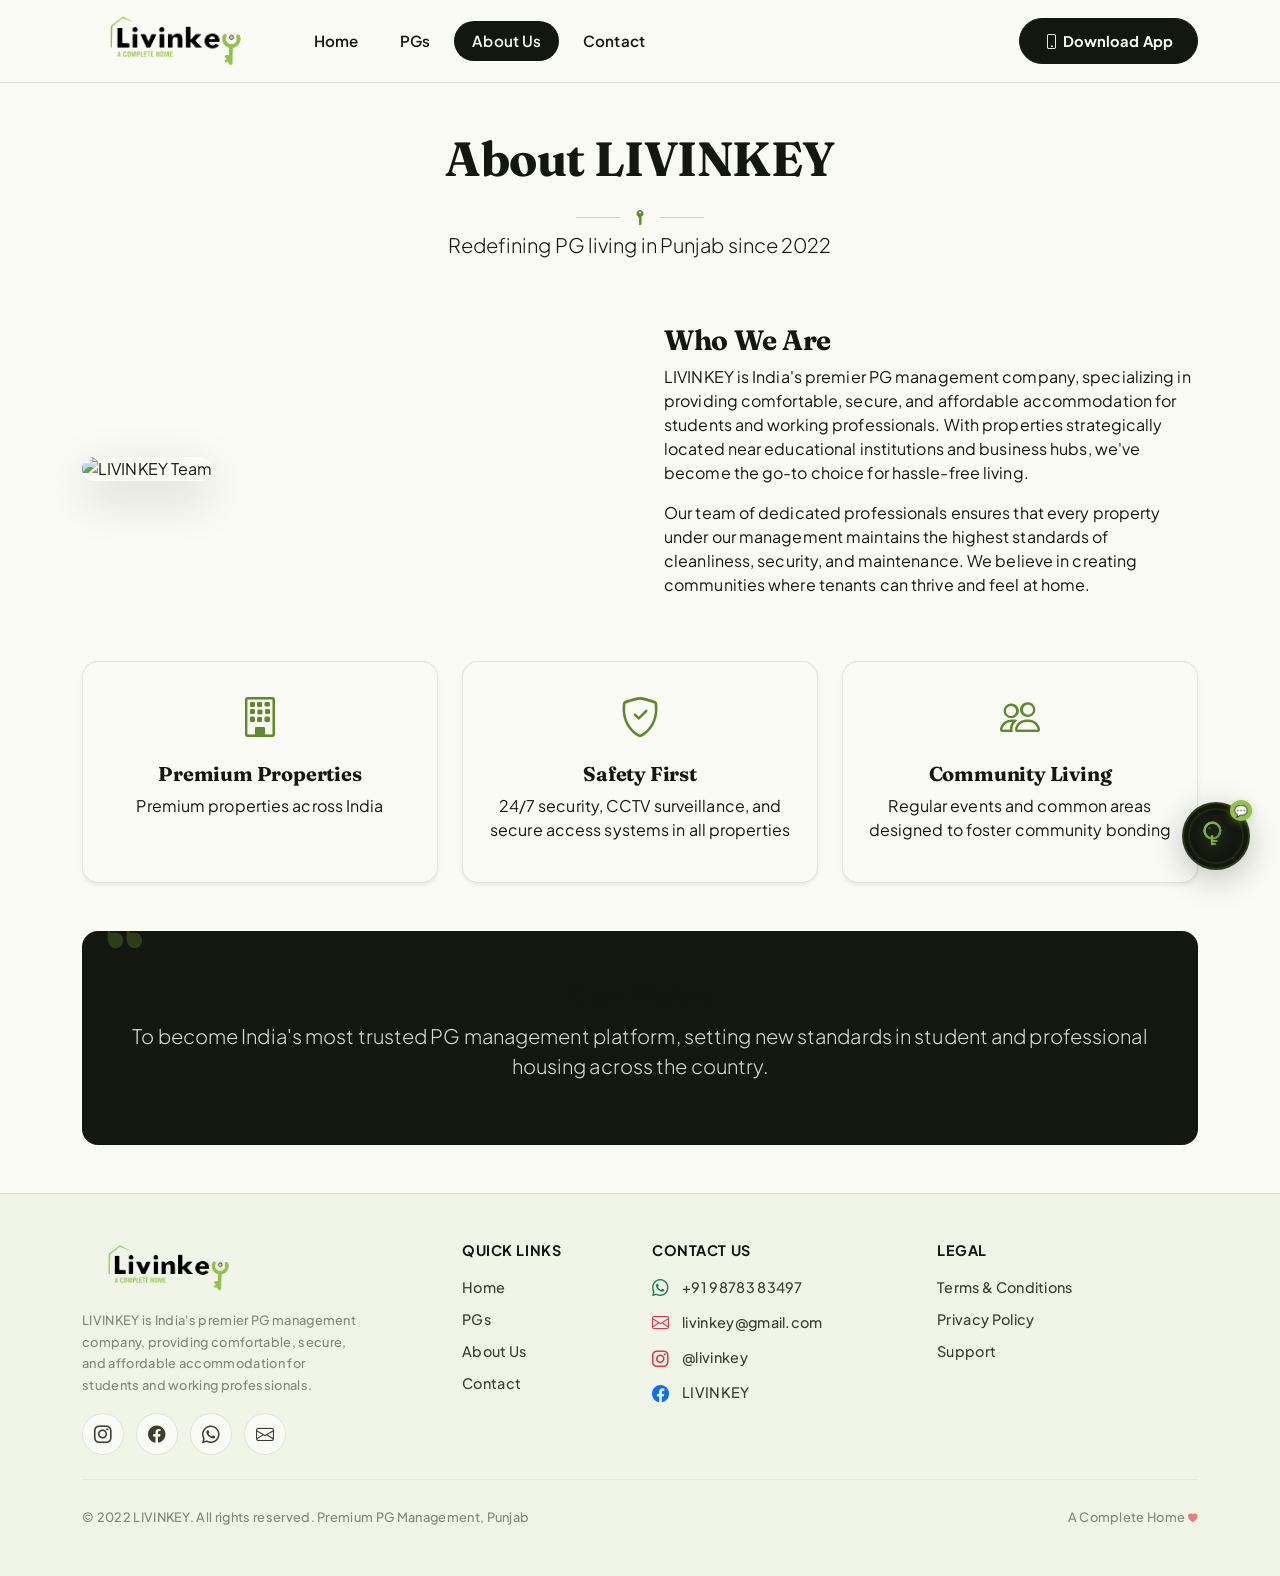
==== about.html @ e12f7cd0 "Updated the Contact + About Heros" ====
<!DOCTYPE html>
<html lang="en">
<head>
    <meta charset="UTF-8" />
    <meta name="viewport" content="width=device-width, initial-scale=1.0" />
    <!-- ===================== BRAND ICONS ===================== -->
    <link rel="icon" href="assets/black_logo.png" type="image/png" />
    <link rel="apple-touch-icon" href="assets/black_logo.png" />
    <link rel="manifest" href="assets/site.webmanifest" />
    <meta name="msapplication-TileColor" content="#14170F" />
    <meta name="msapplication-TileImage" content="assets/black_logo.png" />
    <meta name="theme-color" content="#FBFBF6" />

    <title>LIVINKEY - About Us</title>
    <link href="https://cdn.jsdelivr.net/npm/bootstrap@5.3.0-alpha3/dist/css/bootstrap.min.css" rel="stylesheet" />
    <link rel="stylesheet" href="https://cdn.jsdelivr.net/npm/bootstrap-icons@1.10.5/font/bootstrap-icons.css" />
    <link rel="preconnect" href="https://fonts.googleapis.com" />
    <link rel="preconnect" href="https://fonts.gstatic.com" crossorigin />
    <link href="https://fonts.googleapis.com/css2?family=Fraunces:opsz,wght@9..144,400;9..144,500;9..144,600;9..144,700&family=Plus+Jakarta+Sans:wght@400;500;600;700;800&display=swap" rel="stylesheet" />
    <link rel="stylesheet" href="css/style.css" />
</head>
<body>
    <!-- NAVBAR -->
    <nav class="navbar navbar-expand-lg sticky-top py-2">
        <div class="container">
            <a class="navbar-brand d-flex align-items-center" href="home.html">
                <img src="assets/logo.png" alt="LIVINKEY logo" height="56" class="me-2" />
            </a>
            <button class="navbar-toggler border-0" type="button" data-bs-toggle="collapse" data-bs-target="#navMenu">
                <span class="navbar-toggler-icon"></span>
            </button>
            <div class="collapse navbar-collapse" id="navMenu">
                <ul class="navbar-nav me-auto mb-2 mb-lg-0">
                    <li class="nav-item"><a class="nav-link" href="home.html">Home</a></li>
                    <li class="nav-item"><a class="nav-link" href="pgs.html">PGs</a></li>
                    <li class="nav-item"><a class="nav-link active" href="about.html">About Us</a></li>
                    <li class="nav-item"><a class="nav-link" href="contact.html">Contact</a></li>
                </ul>
                <button class="btn btn-download rounded-pill px-4" data-bs-toggle="modal" data-bs-target="#appModal">
                    <i class="bi bi-phone me-1"></i>Download App
                </button>
            </div>
        </div>
    </nav>

    <!-- APP MODAL with QR codes -->
    <div class="modal fade" id="appModal" tabindex="-1">
        <div class="modal-dialog modal-sm modal-dialog-centered">
            <div class="modal-content p-3 border-0 shadow-lg">
                <div class="modal-header border-0 pb-0">
                    <h5 class="modal-title fw-bold">Get the App</h5>
                    <button type="button" class="btn-close" data-bs-dismiss="modal"></button>
                </div>
                <div class="modal-body d-flex flex-column gap-3 pt-3 align-items-center">
                    <div class="app-download-tab text-center">
                        <div class="qr-frame">
                            <img src="https://api.qrserver.com/v1/create-qr-code/?size=120x120&data=https://play.google.com/store/apps/details?id=com.livinkey" alt="PlayStore QR" />
                        </div>
                        <a href="#" class="btn btn-dark rounded-pill py-2 w-100"><i class="bi bi-google-play me-2"></i>PlayStore</a>
                    </div>
                    <div class="app-download-tab text-center">
                        <div class="qr-frame">
                            <img src="https://api.qrserver.com/v1/create-qr-code/?size=120x120&data=https://apps.apple.com/app/livinkey/id123456789" alt="AppStore QR" />
                        </div>
                        <a href="#" class="btn btn-dark rounded-pill py-2 w-100"><i class="bi bi-apple me-2"></i>AppStore</a>
                    </div>
                </div>
            </div>
        </div>
    </div>

    <!-- CHATBOT -->
    <div id="chatbot-container"></div>

    <!-- ABOUT CONTENT -->
    <section class="about-page py-5">
        <div class="container">
            <div class="row mb-5">
                <div class="col-12 text-center">
                    <h1 class="fw-bold display-5">About LIVINKEY</h1>
                    <div class="divider mx-auto"><i class="bi bi-key-fill divider-key"></i></div>
                    <p class="lead">Redefining PG living in Punjab since 2022</p>
                </div>
            </div>

            <div class="row g-5 align-items-center mb-5">
                <div class="col-lg-6">
                    <img src="https://i.ibb.co/nqKqnsTC/Whats-App-Image-2026-05-11-at-4-48-45-PM-1.jpg" alt="LIVINKEY Team" class="img-fluid rounded-4 shadow-lg" />
                </div>
                <div class="col-lg-6">
                    <h3 class="fw-bold">Who We Are</h3>
                    <p>LIVINKEY is India's premier PG management company, specializing in providing comfortable, secure, and affordable accommodation for students and working professionals. With properties strategically located near educational institutions and business hubs, we've become the go-to choice for hassle-free living.</p>
                    <p>Our team of dedicated professionals ensures that every property under our management maintains the highest standards of cleanliness, security, and maintenance. We believe in creating communities where tenants can thrive and feel at home.</p>
                </div>
            </div>

            <div class="row g-4 mb-5">
                <div class="col-md-4">
                    <div class="about-card p-4 text-center h-100 rounded-4 shadow-sm">
                        <i class="bi bi-building fs-1 text-highlight"></i>
                        <h5 class="fw-bold mt-3">Premium Properties</h5>
                        <p id="aboutPropertyCount">Loading...</p>
                    </div>
                </div>
                <div class="col-md-4">
                    <div class="about-card p-4 text-center h-100 rounded-4 shadow-sm">
                        <i class="bi bi-shield-check fs-1 text-highlight"></i>
                        <h5 class="fw-bold mt-3">Safety First</h5>
                        <p>24/7 security, CCTV surveillance, and secure access systems in all properties</p>
                    </div>
                </div>
                <div class="col-md-4">
                    <div class="about-card p-4 text-center h-100 rounded-4 shadow-sm">
                        <i class="bi bi-people fs-1 text-highlight"></i>
                        <h5 class="fw-bold mt-3">Community Living</h5>
                        <p>Regular events and common areas designed to foster community bonding</p>
                    </div>
                </div>
            </div>

            <div class="row">
                <div class="col-12">
                    <div class="vision-card p-5 rounded-4 text-center">
                        <h3 class="fw-bold">Our Vision</h3>
                        <p class="lead">To become India's most trusted PG management platform, setting new standards in student and professional housing across the country.</p>
                    </div>
                </div>
            </div>
        </div>
    </section>

    <!-- FOOTER -->
    <footer>
        <div class="container py-5">
            <div class="row g-4">
                <!-- Brand Column -->
                <div class="col-lg-4 col-md-6">
                    <div class="footer-brand">
                        <img src="assets/logo.png" alt="LIVINKEY" height="52" class="mb-3" />
                        <p class="text-muted small" style="max-width: 280px;">LIVINKEY is India's premier PG management company, providing comfortable, secure, and affordable accommodation for students and working professionals.</p>
                        <div class="footer-socials mt-3">
                            <a href="https://www.instagram.com/livinkey?igsh=MTc0eWdyeTNvcmFtZA==" target="_blank" rel="noopener" class="social-icon" aria-label="Instagram"><i class="bi bi-instagram"></i></a>
                            <a href="https://www.facebook.com/livin.key.9/" target="_blank" rel="noopener" class="social-icon" aria-label="Facebook"><i class="bi bi-facebook"></i></a>
                            <a href="https://wa.me/919878383497" target="_blank" rel="noopener" class="social-icon" aria-label="WhatsApp"><i class="bi bi-whatsapp"></i></a>
                            <a href="mailto:livinkey@gmail.com" class="social-icon" aria-label="Email"><i class="bi bi-envelope"></i></a>
                        </div>
                    </div>
                </div>

                <!-- Quick Links -->
                <div class="col-lg-2 col-md-6">
                    <h6 class="fw-bold mb-3">Quick Links</h6>
                    <ul class="list-unstyled footer-links">
                        <li><a href="home.html">Home</a></li>
                        <li><a href="pgs.html">PGs</a></li>
                        <li><a href="about.html">About Us</a></li>
                        <li><a href="contact.html">Contact</a></li>
                    </ul>
                </div>

                <!-- Contact Info -->
                <div class="col-lg-3 col-md-6">
                    <h6 class="fw-bold mb-3">Contact Us</h6>
                    <ul class="list-unstyled footer-contact">
                        <li><i class="bi bi-whatsapp text-success"></i> <a href="https://wa.me/919878383497">+91 98783 83497</a></li>
                        <li><i class="bi bi-envelope text-danger"></i> <a href="mailto:livinkey@gmail.com">livinkey@gmail.com</a></li>
                        <li><i class="bi bi-instagram text-danger"></i> <a href="https://www.instagram.com/livinkey?igsh=MTc0eWdyeTNvcmFtZA==" target="_blank">@livinkey</a></li>
                        <li><i class="bi bi-facebook text-primary"></i> <a href="https://www.facebook.com/livin.key.9/" target="_blank">LIVINKEY</a></li>
                    </ul>
                </div>

                <!-- Legal -->
                <div class="col-lg-3 col-md-6">
                    <h6 class="fw-bold mb-3">Legal</h6>
                    <ul class="list-unstyled footer-links">
                        <li><a href="https://admin.livinkey.com/terms.html">Terms & Conditions</a></li>
                        <li><a href="https://admin.livinkey.com/privacy.html">Privacy Policy</a></li>
                        <li><a href="contact.html">Support</a></li>
                    </ul>
                </div>
            </div>

            <!-- Bottom Bar -->
            <hr class="my-4" style="border-color: rgba(20, 23, 15, 0.08);" />
            <div class="row align-items-center">
                <div class="col-md-6 text-md-start text-center">
                    <small class="text-muted">&copy; 2022 LIVINKEY. All rights reserved. Premium PG Management, Punjab</small>
                </div>
                <div class="col-md-6 text-md-end text-center mt-2 mt-md-0">
                    <small class="text-muted">A Complete Home <i class="bi bi-heart-fill text-danger" style="font-size: 0.6rem;"></i></small>
                </div>
            </div>
        </div>
    </footer>

    <script src="https://cdn.jsdelivr.net/npm/bootstrap@5.3.0-alpha3/dist/js/bootstrap.bundle.min.js"></script>
    <script src="js/script.js"></script>
</body>
</html>
---- css/style.css ----
/* ===================================================================
   LIVINKEY — Design System
   Palette:  paper #FBFBF6 · paper-alt #F1F5E8 · ink #14170F
             green #92C24A · green-deep #5E8A2E
   Type:     Fraunces (display) + Plus Jakarta Sans (body/UI)
   Signature: hairline divider with a centered key glyph
=================================================================== */

:root {
    --paper: #FBFBF6;
    --paper-alt: #F1F5E8;
    --ink: #14170F;
    --ink-soft: #3A3F32;
    --green: #92C24A;
    --green-deep: #5E8A2E;
    --green-tint: rgba(146, 194, 74, 0.14);
    --line: rgba(20, 23, 15, 0.10);
    --line-strong: rgba(20, 23, 15, 0.18);
    --shadow-sm: 0 2px 10px rgba(20, 23, 15, 0.06);
    --shadow-md: 0 10px 30px rgba(20, 23, 15, 0.09);
    --shadow-lg: 0 24px 60px rgba(20, 23, 15, 0.14);
    --shadow-green: 0 10px 28px rgba(146, 194, 74, 0.32);
    --radius-lg: 22px;
    --radius-md: 16px;
    --radius-sm: 10px;
    --ease: cubic-bezier(0.22, 1, 0.36, 1);
}

@media (prefers-reduced-motion: reduce) {
    *, *::before, *::after {
        animation-duration: 0.001ms !important;
        animation-iteration-count: 1 !important;
        transition-duration: 0.001ms !important;
        scroll-behavior: auto !important;
    }
}

html { scroll-behavior: smooth; }

* { box-sizing: border-box; }

body {
    font-family: 'Plus Jakarta Sans', system-ui, -apple-system, sans-serif;
    background: var(--paper);
    color: var(--ink);
    -webkit-font-smoothing: antialiased;
    letter-spacing: 0.1px;
}

h1, h2, h3, h4, h5, h6 {
    font-family: 'Fraunces', Georgia, serif;
    letter-spacing: -0.01em;
    color: var(--ink);
}

a { color: inherit; }
a:focus-visible, button:focus-visible, input:focus-visible, textarea:focus-visible, select:focus-visible {
    outline: 2.5px solid var(--green-deep);
    outline-offset: 3px;
    border-radius: 4px;
}

::selection { background: var(--green); color: var(--ink); }

/* ===================== NAVBAR ===================== */
.navbar {
    background: rgba(251, 251, 246, 0.88);
    backdrop-filter: blur(14px) saturate(140%);
    -webkit-backdrop-filter: blur(14px) saturate(140%);
    box-shadow: 0 1px 0 var(--line);
    border-bottom: none;
    padding-top: 14px;
    padding-bottom: 14px;
    transition: box-shadow 0.3s var(--ease), padding 0.3s var(--ease);
}

.navbar.scrolled {
    box-shadow: var(--shadow-sm);
    padding-top: 8px;
    padding-bottom: 8px;
}

.navbar-brand img {
    height: 56px;
    width: auto;
    transition: transform 0.35s var(--ease);
}
.navbar-brand:hover img { transform: scale(1.04); }

.nav-link {
    font-family: 'Plus Jakarta Sans', sans-serif;
    font-weight: 600;
    font-size: 0.95rem;
    color: var(--ink) !important;
    margin: 0 3px;
    padding: 9px 18px !important;
    border-radius: 50px;
    position: relative;
    transition: color 0.3s var(--ease);
}

.nav-link::after {
    content: "";
    position: absolute;
    left: 18px; right: 18px; bottom: 5px;
    height: 2px;
    background: var(--ink);
    transform: scaleX(0);
    transform-origin: left;
    transition: transform 0.35s var(--ease), background 0.3s var(--ease);
}

.nav-link:hover { background: var(--paper-alt); color: var(--ink) !important; }
.nav-link:hover::after { transform: scaleX(1); }

.nav-link.active {
    background: var(--ink);
    color: var(--paper) !important;
}
.nav-link.active::after { display: none; }

.btn-download {
    background: var(--ink);
    color: var(--paper);
    font-weight: 700;
    font-size: 0.92rem;
    border: 1.5px solid var(--ink);
    padding: 11px 26px;
    position: relative;
    overflow: hidden;
    transition: transform 0.3s var(--ease), box-shadow 0.3s var(--ease), background 0.3s var(--ease), color 0.3s var(--ease);
}

.btn-download:hover {
    background: var(--green);
    border-color: var(--green);
    color: var(--ink);
    transform: translateY(-2px);
    box-shadow: var(--shadow-green);
}
.btn-download i { transition: transform 0.4s var(--ease); }
.btn-download:hover i { transform: rotate(-28deg); }

/* ===================== SIGNATURE DIVIDER (key motif) ===================== */
.divider {
    width: auto;
    height: auto;
    background: none;
    display: flex;
    align-items: center;
    justify-content: center;
    gap: 12px;
    margin: 18px auto 0;
}
.divider::before, .divider::after {
    content: "";
    width: 44px;
    height: 1.5px;
    background: var(--line-strong);
}
.divider .divider-key {
    color: var(--green-deep);
    font-size: 1rem;
    transform: rotate(90deg);
    display: inline-block;
}

/* ===================== BUTTONS w/ loading state ===================== */
.btn { font-family: 'Plus Jakarta Sans', sans-serif; letter-spacing: 0.1px; }

.btn-primary {
    background: var(--green);
    border: none;
    color: var(--ink);
    font-weight: 700;
    padding: 14px 40px;
    box-shadow: 0 6px 18px rgba(146, 194, 74, 0.28);
    transition: transform 0.3s var(--ease), box-shadow 0.3s var(--ease), background 0.3s var(--ease);
}
.btn-primary:hover {
    background: var(--green-deep);
    color: var(--paper);
    transform: translateY(-3px);
    box-shadow: var(--shadow-green);
}

.btn-success {
    background: var(--green);
    border: none;
    color: var(--ink);
    font-weight: 700;
    transition: transform 0.3s var(--ease), box-shadow 0.3s var(--ease), background 0.3s var(--ease);
}
.btn-success:hover {
    background: var(--green-deep);
    color: var(--paper);
    transform: translateY(-2px);
    box-shadow: var(--shadow-green);
}

.btn-search {
    background: var(--ink);
    color: var(--paper);
    font-weight: 700;
    border: none;
    transition: transform 0.3s var(--ease), box-shadow 0.3s var(--ease), background 0.3s var(--ease);
}
.btn-search:hover {
    background: var(--green-deep);
    color: var(--paper);
    transform: translateY(-2px);
    box-shadow: var(--shadow-green);
}

.btn-dark {
    background: var(--ink);
    border: 1.5px solid var(--ink);
    transition: transform 0.3s var(--ease), box-shadow 0.3s var(--ease), background 0.3s var(--ease);
}
.btn-dark:hover {
    background: var(--green);
    color: var(--ink);
    border-color: var(--green);
    transform: translateY(-2px);
    box-shadow: var(--shadow-green);
}

/* button busy / loading spinner state */
.btn.is-loading {
    pointer-events: none;
    color: transparent !important;
    position: relative;
}
.btn.is-loading .btn-label { opacity: 0; }
.btn.is-loading::after {
    content: "";
    position: absolute;
    width: 18px; height: 18px;
    top: 50%; left: 50%;
    margin: -9px 0 0 -9px;
    border-radius: 50%;
    border: 2.5px solid rgba(20, 23, 15, 0.25);
    border-top-color: var(--ink);
    animation: btn-spin 0.7s linear infinite;
}
.btn-success.is-loading::after,
.btn-search.is-loading::after,
.btn-download.is-loading::after {
    border: 2.5px solid rgba(251, 251, 246, 0.35);
    border-top-color: var(--paper);
}
@keyframes btn-spin { to { transform: rotate(360deg); } }

/* ===================== SCROLL REVEAL ===================== */
.reveal {
    opacity: 0;
    transform: translateY(28px);
    transition: opacity 0.7s var(--ease), transform 0.7s var(--ease);
}
.reveal.is-visible {
    opacity: 1;
    transform: translateY(0);
}
.reveal-stagger.is-visible > * {
    animation: none;
}

/* ===================== HERO ===================== */
.hero-section {
    background:
        radial-gradient(ellipse 900px 500px at 85% -10%, rgba(146,194,74,0.16), transparent 60%),
        linear-gradient(180deg, var(--paper-alt) 0%, var(--paper) 55%);
    padding: 100px 0 80px;
    position: relative;
    overflow: hidden;
}

.hero-eyebrow {
    display: inline-flex;
    align-items: center;
    gap: 8px;
    font-size: 0.8rem;
    font-weight: 700;
    letter-spacing: 0.14em;
    text-transform: uppercase;
    color: var(--green-deep);
    background: var(--green-tint);
    padding: 7px 16px;
    border-radius: 50px;
    margin-bottom: 22px;
}

.hero-section h1 {
    font-weight: 600;
    line-height: 1.08;
    font-size: clamp(2.4rem, 4.6vw, 3.6rem);
}

.hero-section .lead {
    font-family: 'Plus Jakarta Sans', sans-serif;
    color: var(--ink-soft);
    font-size: 1.15rem;
    max-width: 480px;
}

.hero-section .col-lg-6:first-child > * {
    opacity: 0;
    transform: translateY(22px);
    animation: hero-in 0.9s var(--ease) forwards;
}
.hero-section .hero-eyebrow { animation-delay: 0.05s; }
.hero-section h1 { animation-delay: 0.16s; }
.hero-section .lead { animation-delay: 0.28s; }
.hero-section .btn-primary { animation-delay: 0.4s; }
@keyframes hero-in { to { opacity: 1; transform: translateY(0); } }

.hero-image-frame {
    position: relative;
    border-radius: var(--radius-lg);
    overflow: hidden;
    box-shadow: var(--shadow-lg);
    opacity: 0;
    transform: translateY(26px) scale(0.98);
    animation: hero-in 1s var(--ease) forwards;
    animation-delay: 0.2s;
}
.hero-image-frame::after {
    content: "";
    position: absolute; inset: 0;
    border-radius: var(--radius-lg);
    border: 1.5px solid rgba(255,255,255,0.5);
    pointer-events: none;
}
.hero-image-frame img {
    display: block;
    transition: transform 0.7s var(--ease);
}
.hero-image-frame:hover img { transform: scale(1.045); }

.hero-tag-badge {
    position: absolute;
    bottom: 20px; left: 20px;
    background: rgba(251,251,246,0.92);
    backdrop-filter: blur(8px);
    border-radius: var(--radius-sm);
    padding: 12px 18px;
    box-shadow: var(--shadow-md);
    font-weight: 700;
    font-size: 0.85rem;
    display: flex;
    align-items: center;
    gap: 8px;
}
.hero-tag-badge .dot {
    width: 8px; height: 8px; border-radius: 50%;
    background: var(--green);
    box-shadow: 0 0 0 4px var(--green-tint);
}

/* ===================== STORY ===================== */
.story-section { background: var(--paper); padding: 90px 0; }

.stat-box {
    background: var(--paper-alt);
    padding: 26px 16px;
    border-radius: var(--radius-md);
    transition: transform 0.35s var(--ease), box-shadow 0.35s var(--ease);
    border: 1px solid transparent;
}
.stat-box:hover {
    transform: translateY(-5px);
    box-shadow: var(--shadow-md);
    border-color: var(--line);
}
.stat-box h3 {
    font-size: 2.1rem;
    font-weight: 600;
    margin-bottom: 2px;
}
.stat-box p { margin: 0; color: var(--ink-soft); font-weight: 600; font-size: 0.9rem; }

.story-section .rounded-4 {
    border-radius: var(--radius-lg) !important;
}

/* ===================== HELP FORM ===================== */
.help-section {
    background: var(--paper-alt);
    padding: 90px 0;
    position: relative;
}

.help-form-card {
    background: var(--paper);
    border: 1px solid var(--line);
    border-radius: var(--radius-lg) !important;
    box-shadow: var(--shadow-md);
    transition: box-shadow 0.4s var(--ease);
}
.help-form-card:hover { box-shadow: var(--shadow-lg); }

/* floating label fields */
.field-group {
    position: relative;
}
.field-group input,
.field-group textarea {
    width: 100%;
    border: 1.5px solid var(--line-strong);
    border-radius: 12px;
    padding: 20px 18px 8px;
    font-size: 1rem;
    background: var(--paper);
    color: var(--ink);
    transition: border-color 0.3s var(--ease), box-shadow 0.3s var(--ease);
}
.field-group textarea { padding-top: 22px; min-height: 110px; resize: vertical; }
.field-group label {
    position: absolute;
    left: 18px; top: 16px;
    font-size: 1rem;
    color: var(--ink-soft);
    pointer-events: none;
    transition: all 0.2s var(--ease);
    background: transparent;
}
.field-group input:focus,
.field-group textarea:focus {
    outline: none;
    border-color: var(--green-deep);
    box-shadow: 0 0 0 4px var(--green-tint);
}
.field-group input:focus ~ label,
.field-group input:not(:placeholder-shown) ~ label,
.field-group textarea:focus ~ label,
.field-group textarea:not(:placeholder-shown) ~ label {
    top: 7px;
    font-size: 0.72rem;
    font-weight: 700;
    letter-spacing: 0.03em;
    color: var(--green-deep);
}

.form-control { border-radius: 12px !important; }

/* ===================== PG CARDS ===================== */
.top-properties { background: var(--paper); padding: 90px 0; }

.pg-card {
    background: var(--paper);
    border-radius: var(--radius-lg);
    overflow: hidden;
    box-shadow: var(--shadow-sm);
    transition: transform 0.45s var(--ease), box-shadow 0.45s var(--ease), border-color 0.45s var(--ease);
    border: 1px solid var(--line);
    height: 100%;
    cursor: pointer;
}
.pg-card:hover {
    transform: translateY(-9px);
    box-shadow: var(--shadow-lg);
    border-color: var(--green);
}
.pg-card:focus-visible {
    outline: 2.5px solid var(--green-deep);
    outline-offset: 2px;
}

.pg-card-img-wrap { overflow: hidden; position: relative; }
.pg-card-img {
    height: 200px;
    object-fit: cover;
    width: 100%;
    transition: transform 0.6s var(--ease);
}
.pg-card:hover .pg-card-img { transform: scale(1.08); }

.pg-status {
    padding: 5px 15px;
    border-radius: 50px;
    font-size: 0.72rem;
    font-weight: 700;
    text-transform: uppercase;
    letter-spacing: 0.05em;
}
.status-vacant { background: #E4F3D6; color: #3F6B1E; }
.status-partial { background: #FCEECC; color: #8A5A0A; }
.status-full { background: #F7DEDE; color: #9C2E2E; }

.rating-badge {
    background: var(--ink);
    color: var(--paper);
    padding: 3px 13px;
    border-radius: 50px;
    font-weight: 700;
    font-size: 0.82rem;
    display: inline-flex;
    align-items: center;
    gap: 4px;
}
.rating-badge::before { content: "★"; color: var(--green); }

.pg-card h5 { font-size: 1.08rem; }

/* skeleton loading tile for card grid while list refreshes */
.pg-card-skel {
    height: 100%;
    border-radius: var(--radius-lg);
    background: linear-gradient(100deg, var(--paper-alt) 30%, #e9efdd 50%, var(--paper-alt) 70%);
    background-size: 300% 100%;
    animation: skel-shimmer 1.3s ease-in-out infinite;
    min-height: 300px;
}
@keyframes skel-shimmer {
    0% { background-position: 120% 0; }
    100% { background-position: -20% 0; }
}

/* ===================== SEARCH SECTION ===================== */
.search-section {
    background: var(--paper);
    border: 1px solid var(--line);
    border-radius: var(--radius-lg) !important;
    box-shadow: var(--shadow-sm);
}
.search-section .form-label { color: var(--ink-soft); letter-spacing: 0.03em; margin-bottom: 6px; }
.search-section .form-control,
.search-section .form-select {
    border: 1.5px solid var(--line-strong);
    padding: 12px 20px;
    transition: border-color 0.3s var(--ease), box-shadow 0.3s var(--ease);
}
.search-section .form-control:focus,
.search-section .form-select:focus {
    border-color: var(--green-deep);
    box-shadow: 0 0 0 4px var(--green-tint);
}

/* ===================== MODALS ===================== */
.modal-content {
    border-radius: var(--radius-lg) !important;
    border: none;
    box-shadow: var(--shadow-lg);
}

/* QR download modal — scanner-frame styling */
.qr-frame {
    position: relative;
    width: 132px;
    height: 132px;
    margin: 0 auto 12px;
    padding: 6px;
    background: var(--paper-alt);
    border-radius: 14px;
}
.qr-frame img { width: 100%; height: 100%; border-radius: 8px; display: block; }
.qr-frame::before, .qr-frame::after,
.qr-corner-tl, .qr-corner-br { content: ""; position: absolute; width: 18px; height: 18px; }
.qr-frame::before { top: -3px; left: -3px; border-top: 3px solid var(--green); border-left: 3px solid var(--green); border-radius: 6px 0 0 0; }
.qr-frame::after { bottom: -3px; right: -3px; border-bottom: 3px solid var(--green); border-right: 3px solid var(--green); border-radius: 0 0 6px 0; }

.app-download-tab {
    padding: 18px 14px;
    border-radius: var(--radius-md);
    background: var(--paper);
    border: 1px solid var(--line);
    transition: box-shadow 0.3s var(--ease), transform 0.3s var(--ease);
    width: 100%;
}
.app-download-tab:hover { box-shadow: var(--shadow-md); transform: translateY(-2px); }

/* PG detail modal */
#detailCarousel { border-radius: var(--radius-md); overflow: hidden; }
.carousel-control-prev-icon, .carousel-control-next-icon { background-size: 55%; }
.review-card {
    background: var(--paper-alt);
    border-radius: var(--radius-sm);
    padding: 12px 14px;
    display: flex;
    gap: 10px;
    align-items: flex-start;
    margin-bottom: 10px;
}
.review-avatar {
    width: 34px; height: 34px; border-radius: 50%;
    background: var(--ink); color: var(--paper);
    display: flex; align-items: center; justify-content: center;
    font-weight: 700; font-size: 0.85rem; flex-shrink: 0;
}

/* ===================== ABOUT PAGE ===================== */
.about-page { padding: 90px 0; }

.about-card {
    background: var(--paper);
    border: 1px solid var(--line);
    border-radius: var(--radius-lg);
    transition: transform 0.4s var(--ease), box-shadow 0.4s var(--ease), border-color 0.4s var(--ease);
}
.about-card i { transition: transform 0.4s var(--ease); }
.about-card:hover {
    transform: translateY(-8px);
    box-shadow: var(--shadow-lg);
    border-color: var(--green);
}
.about-card:hover i { transform: scale(1.12) rotate(-6deg); }
.text-highlight { color: var(--green-deep); }

.vision-card {
    background: var(--ink);
    color: var(--paper);
    border-radius: var(--radius-lg);
    position: relative;
    overflow: hidden;
}
.vision-card::before {
    content: "“";
    font-family: 'Fraunces', serif;
    position: absolute;
    top: -30px; left: 24px;
    font-size: 9rem;
    color: rgba(146,194,74,0.22);
    line-height: 1;
}
.vision-card h3, .vision-card p { position: relative; }
.vision-card .lead { color: rgba(251,251,246,0.85); }

/* ===================== CONTACT PAGE ===================== */
.contact-page { padding: 90px 0; }

.contact-info {
    background: var(--paper);
    border: 1px solid var(--line);
    border-radius: var(--radius-lg);
    box-shadow: var(--shadow-sm);
}

.contact-item {
    padding: 10px 12px;
    border-radius: var(--radius-sm);
    transition: background 0.3s var(--ease), transform 0.3s var(--ease);
}
.contact-item:hover { background: var(--paper-alt); transform: translateX(4px); }

.contact-icon-badge {
    width: 42px; height: 42px;
    border-radius: 50%;
    display: flex; align-items: center; justify-content: center;
    background: var(--paper-alt);
    flex-shrink: 0;
    font-size: 1.15rem;
}

.map-container {
    position: relative;
    border: 1px solid var(--line);
    border-radius: var(--radius-lg);
    box-shadow: var(--shadow-md);
}
.map-container::after {
    content: "";
    position: absolute; inset: 0;
    border-radius: var(--radius-lg);
    box-shadow: inset 0 0 0 1.5px rgba(146,194,74,0.5);
    pointer-events: none;
}
.map-address-card {
    position: absolute;
    left: 18px; bottom: 18px;
    max-width: 240px;
    background: rgba(251,251,246,0.94);
    backdrop-filter: blur(8px);
    border-radius: var(--radius-sm);
    padding: 14px 16px;
    box-shadow: var(--shadow-md);
    z-index: 5;
}
.map-address-card .map-pin {
    width: 30px; height: 30px; border-radius: 50%;
    background: var(--green); color: var(--ink);
    display: flex; align-items: center; justify-content: center;
    margin-bottom: 6px;
}

.map-center-pin {
    position: absolute;
    top: 50%; left: 50%;
    transform: translate(-50%, -100%);
    font-size: 2.6rem;
    color: #EA4335;
    filter: drop-shadow(0 4px 6px rgba(0,0,0,0.35));
    pointer-events: none;
    z-index: 4;
    animation: pin-drop 0.6s var(--ease);
}
@keyframes pin-drop {
    0% { transform: translate(-50%, -160%) scale(0.6); opacity: 0; }
    60% { transform: translate(-50%, -100%) scale(1.1); opacity: 1; }
    100% { transform: translate(-50%, -100%) scale(1); }
}

/* ===================== CHATBOT with Animated Key ===================== */
#chatbot-container {
    position: fixed;
    bottom: 30px;
    right: 30px;
    z-index: 9999;
    font-family: 'Plus Jakarta Sans', sans-serif;
}

.chatbot-toggle {
    width: 68px;
    height: 68px;
    border-radius: 50%;
    background: var(--ink);
    color: var(--paper);
    display: flex;
    align-items: center;
    justify-content: center;
    cursor: pointer;
    box-shadow: 0 8px 32px rgba(20, 23, 15, 0.25);
    transition: transform 0.4s cubic-bezier(0.22, 1, 0.36, 1), 
                box-shadow 0.4s cubic-bezier(0.22, 1, 0.36, 1);
    position: relative;
    border: 2px solid rgba(146, 194, 74, 0.2);
}

.chatbot-toggle:hover {
    transform: scale(1.08);
    box-shadow: 0 8px 40px rgba(146, 194, 74, 0.35);
    border-color: rgba(146, 194, 74, 0.5);
}

.chatbot-toggle:active {
    transform: scale(0.95);
}

.key-icon-container {
    position: relative;
    display: flex;
    align-items: center;
    justify-content: center;
}

.animated-key {
    width: 36px;
    height: 36px;
    filter: drop-shadow(0 2px 8px rgba(146, 194, 74, 0.3));
}

.key-glow-ring {
    position: absolute;
    inset: -10px;
    border-radius: 50%;
    border: 2px solid rgba(146, 194, 74, 0.1);
    animation: ringPulse 2.5s ease-in-out infinite;
}

@keyframes ringPulse {
    0%, 100% {
        transform: scale(1);
        opacity: 0.3;
    }
    50% {
        transform: scale(1.3);
        opacity: 0;
    }
}

.chatbot-badge {
    position: absolute;
    top: -4px;
    right: -4px;
    font-size: 0.7rem;
    background: var(--green);
    color: var(--ink);
    border-radius: 50%;
    padding: 2px 4px;
    box-shadow: 0 2px 8px rgba(146, 194, 74, 0.4);
    animation: badgeFloat 2s ease-in-out infinite;
}

@keyframes badgeFloat {
    0%, 100% {
        transform: translateY(0);
    }
    50% {
        transform: translateY(-4px);
    }
}

.chatbot-window {
    position: absolute;
    bottom: 80px;
    right: 0;
    width: 400px;
    max-width: 92vw;
    height: 520px;
    max-height: 70vh;
    background: var(--paper);
    border-radius: var(--radius-lg);
    box-shadow: 0 20px 60px rgba(20, 23, 15, 0.2);
    display: flex;
    flex-direction: column;
    overflow: hidden;
    opacity: 0;
    transform: translateY(20px) scale(0.95);
    pointer-events: none;
    transition: opacity 0.35s cubic-bezier(0.22, 1, 0.36, 1), 
                transform 0.35s cubic-bezier(0.22, 1, 0.36, 1);
    border: 1px solid rgba(146, 194, 74, 0.15);
}

.chatbot-window.active {
    opacity: 1;
    transform: translateY(0) scale(1);
    pointer-events: all;
}

.chatbot-header {
    padding: 16px 20px;
    background: var(--ink);
    color: var(--paper);
    display: flex;
    justify-content: space-between;
    align-items: center;
    border-bottom: 2.5px solid var(--green);
    flex-shrink: 0;
}

.chatbot-header-content {
    display: flex;
    align-items: center;
    gap: 12px;
}

.header-key-icon {
    width: 40px;
    height: 40px;
    background: rgba(146, 194, 74, 0.15);
    border-radius: 50%;
    display: flex;
    align-items: center;
    justify-content: center;
    border: 1.5px solid rgba(146, 194, 74, 0.3);
}

.header-key-icon svg {
    width: 24px;
    height: 24px;
}

.chatbot-header h6 {
    color: var(--paper);
    margin: 0;
    font-size: 0.95rem;
}

.chatbot-header small {
    color: rgba(251, 251, 246, 0.6);
    font-size: 0.7rem;
}

.chatbot-close {
    background: none;
    border: none;
    color: var(--paper);
    font-size: 1.1rem;
    cursor: pointer;
    padding: 6px 10px;
    border-radius: 8px;
    transition: background 0.25s var(--ease);
}

.chatbot-close:hover {
    background: rgba(255, 255, 255, 0.12);
}

.chatbot-messages {
    flex: 1;
    overflow-y: auto;
    padding: 16px;
    display: flex;
    flex-direction: column;
    gap: 8px;
    background: var(--paper-alt);
    min-height: 0;
}

.chat-message {
    display: flex;
    flex-direction: column;
}

.chat-message .message-content {
    display: flex;
    align-items: flex-start;
    gap: 8px;
    max-width: 88%;
}

.chat-message.bot-message .message-content {
    align-self: flex-start;
}

.chat-message.user-message .message-content {
    align-self: flex-end;
    flex-direction: row-reverse;
}

.message-avatar {
    width: 32px;
    height: 32px;
    border-radius: 50%;
    background: var(--green);
    color: var(--ink);
    display: flex;
    align-items: center;
    justify-content: center;
    font-size: 0.85rem;
    flex-shrink: 0;
    font-weight: 700;
    box-shadow: 0 2px 8px rgba(146, 194, 74, 0.25);
}

.chat-message.user-message .message-avatar {
    background: var(--ink);
    color: var(--paper);
    box-shadow: 0 2px 8px rgba(20, 23, 15, 0.2);
}

.message-bubble {
    padding: 10px 16px;
    border-radius: 16px;
    font-size: 0.9rem;
    line-height: 1.5;
    word-wrap: break-word;
    white-space: pre-wrap;
}

.bot-message .message-bubble {
    background: var(--paper);
    border: 1px solid var(--line);
    border-bottom-left-radius: 4px;
    box-shadow: 0 1px 4px rgba(20, 23, 15, 0.04);
}

.user-message .message-bubble {
    background: var(--green);
    color: var(--ink);
    border-bottom-right-radius: 4px;
    box-shadow: 0 2px 8px rgba(146, 194, 74, 0.2);
}

.typing-bubble {
    display: flex;
    gap: 5px;
    padding: 12px 18px;
    align-items: center;
}

.dot-typing {
    width: 8px;
    height: 8px;
    border-radius: 50%;
    background: var(--ink-soft);
    display: inline-block;
    animation: typingBounce 1.4s ease-in-out infinite;
}

.dot-typing:nth-child(2) {
    animation-delay: 0.2s;
}

.dot-typing:nth-child(3) {
    animation-delay: 0.4s;
}

@keyframes typingBounce {
    0%, 60%, 100% {
        transform: translateY(0);
        opacity: 0.3;
    }
    30% {
        transform: translateY(-8px);
        opacity: 1;
    }
}

/* ===== CHATBOT QUICK QUESTIONS - FIXED ===== */
.chatbot-quick-questions {
    padding: 10px 12px;
    display: flex;
    flex-wrap: wrap;
    gap: 6px;
    background: var(--paper);
    border-top: 1px solid var(--line);
    flex-shrink: 0;
    justify-content: flex-start;
    max-height: 120px;
    overflow-y: auto;
}

.quick-btn {
    background: var(--paper-alt);
    border: 1px solid var(--line);
    border-radius: 50px;
    padding: 6px 14px;
    font-size: 0.75rem;
    font-weight: 600;
    color: var(--ink-soft);
    cursor: pointer;
    transition: all 0.25s var(--ease);
    font-family: 'Plus Jakarta Sans', sans-serif;
    white-space: nowrap;
    flex: 0 1 auto;
    min-width: 0;
    max-width: 100%;
    letter-spacing: normal;
    word-break: keep-all;
    text-rendering: optimizeLegibility;
    -webkit-font-smoothing: antialiased;
}

.quick-btn:hover {
    background: var(--green);
    border-color: var(--green);
    color: var(--ink);
    transform: translateY(-2px);
    box-shadow: 0 4px 12px rgba(146, 194, 74, 0.3);
}

.quick-btn:active {
    transform: scale(0.95);
}

.chatbot-input-area {
    padding: 12px 16px;
    display: flex;
    gap: 10px;
    background: var(--paper);
    border-top: 1px solid var(--line);
    flex-shrink: 0;
}

.chatbot-input {
    flex: 1;
    border: 1.5px solid var(--line-strong);
    border-radius: 50px;
    padding: 10px 18px;
    font-family: 'Plus Jakarta Sans', sans-serif;
    font-size: 0.9rem;
    background: var(--paper);
    color: var(--ink);
    transition: border-color 0.3s var(--ease), box-shadow 0.3s var(--ease);
    min-width: 0;
}

.chatbot-input:focus {
    outline: none;
    border-color: var(--green-deep);
    box-shadow: 0 0 0 4px rgba(146, 194, 74, 0.12);
}

.chatbot-input::placeholder {
    color: var(--ink-soft);
    opacity: 0.5;
}

.chatbot-send {
    width: 46px;
    height: 46px;
    border-radius: 50%;
    background: var(--green);
    border: none;
    color: var(--ink);
    font-size: 1.1rem;
    cursor: pointer;
    transition: all 0.3s var(--ease);
    display: flex;
    align-items: center;
    justify-content: center;
    flex-shrink: 0;
}

.chatbot-send:hover {
    background: var(--green-deep);
    transform: scale(1.05);
    box-shadow: 0 4px 16px rgba(146, 194, 74, 0.4);
}

.chatbot-send:active {
    transform: scale(0.92);
}

/* ===================== RESPONSIVE ===================== */

/* Tablets and smaller desktops */
@media (max-width: 992px) {
    .chatbot-window {
        width: 380px;
        height: 500px;
        max-height: 65vh;
    }
}

@media (max-width: 768px) {
    .hero-section { padding: 64px 0 50px; text-align: center; }
    .hero-section .lead { margin-left: auto; margin-right: auto; }
    .hero-section img, .hero-image-frame { margin-top: 30px; max-height: 280px; }
    .display-4 { font-size: 2.1rem; }
    .stat-box { margin-bottom: 12px; }
    .pg-card-img { height: 170px; }
    .navbar-brand img { height: 44px; }
    .map-address-card { position: static; max-width: 100%; margin-top: 12px; }
    
    #chatbot-container {
        bottom: 16px;
        right: 16px;
    }
    
    .chatbot-toggle {
        width: 58px;
        height: 58px;
    }
    
    .animated-key {
        width: 30px;
        height: 30px;
    }
    
    .chatbot-window {
        width: calc(100vw - 32px);
        max-width: calc(100vw - 32px);
        height: 520px;
        max-height: 75vh;
        bottom: 76px;
        right: 0;
        border-radius: var(--radius-lg);
        transform: translateY(20px) scale(0.95);
    }
    
    .chatbot-window.active {
        transform: translateY(0) scale(1);
        border-radius: var(--radius-lg);
    }
    
    .chatbot-header {
        padding: 14px 16px;
        border-radius: var(--radius-lg) var(--radius-lg) 0 0;
    }
    
    .chatbot-quick-questions {
        padding: 8px 10px;
        gap: 5px;
        max-height: 100px;
        justify-content: flex-start;
    }
    
    .quick-btn {
        font-size: 0.7rem;
        padding: 5px 12px;
        white-space: nowrap;
        flex: 0 1 auto;
    }
    
    .chatbot-input-area {
        padding: 10px 12px;
    }
    
    .chatbot-input {
        font-size: 0.85rem;
        padding: 8px 14px;
    }
    
    .chatbot-send {
        width: 40px;
        height: 40px;
        font-size: 1rem;
    }
    
    .chatbot-messages {
        padding: 12px;
    }
    
    .message-bubble {
        font-size: 0.85rem;
        padding: 8px 14px;
    }
}

@media (max-width: 480px) {
    #chatbot-container {
        bottom: 12px;
        right: 12px;
    }
    
    .chatbot-toggle {
        width: 52px;
        height: 52px;
    }
    
    .animated-key {
        width: 26px;
        height: 26px;
    }
    
    .chatbot-badge {
        font-size: 0.6rem;
        top: -2px;
        right: -2px;
        padding: 1px 3px;
    }
    
    .chatbot-window {
        width: calc(100vw - 24px);
        max-width: calc(100vw - 24px);
        height: 480px;
        max-height: 70vh;
        bottom: 68px;
    }
    
    .chatbot-header h6 {
        font-size: 0.85rem;
    }
    
    .chatbot-header small {
        font-size: 0.6rem;
    }
    
    .header-key-icon {
        width: 32px;
        height: 32px;
    }
    
    .header-key-icon svg {
        width: 20px;
        height: 20px;
    }
    
    .chatbot-quick-questions {
        padding: 6px 8px;
        gap: 4px;
        max-height: 80px;
    }
    
    .quick-btn {
        font-size: 0.6rem;
        padding: 4px 10px;
        white-space: nowrap;
    }
    
    .chatbot-input {
        font-size: 0.8rem;
        padding: 8px 12px;
    }
    
    .chatbot-send {
        width: 36px;
        height: 36px;
        font-size: 0.9rem;
    }
    
    .message-bubble {
        font-size: 0.8rem;
        padding: 7px 12px;
    }
    
    .message-avatar {
        width: 28px;
        height: 28px;
        font-size: 0.7rem;
    }
}

/* Extra small devices */
@media (max-width: 360px) {
    #chatbot-container {
        bottom: 8px;
        right: 8px;
    }
    
    .chatbot-toggle {
        width: 48px;
        height: 48px;
    }
    
    .animated-key {
        width: 22px;
        height: 22px;
    }
    
    .key-glow-ring {
        inset: -6px;
    }
    
    .chatbot-window {
        width: calc(100vw - 16px);
        max-width: calc(100vw - 16px);
        height: 420px;
        max-height: 65vh;
        bottom: 60px;
        border-radius: var(--radius-md);
    }
    
    .chatbot-quick-questions {
        padding: 4px 6px;
        gap: 3px;
        max-height: 70px;
    }
    
    .quick-btn {
        font-size: 0.55rem;
        padding: 3px 8px;
        white-space: nowrap;
    }
    
    .chatbot-header {
        padding: 10px 12px;
    }
    
    .chatbot-header h6 {
        font-size: 0.75rem;
    }
    
    .chatbot-messages {
        padding: 8px;
    }
    
    .chatbot-input-area {
        padding: 8px 10px;
        gap: 6px;
    }
    
    .chatbot-input {
        font-size: 0.75rem;
        padding: 6px 10px;
    }
    
    .chatbot-send {
        width: 32px;
        height: 32px;
        font-size: 0.8rem;
    }
}

/* Landscape phones */
@media (max-height: 500px) and (orientation: landscape) {
    .chatbot-window {
        height: 85vh;
        max-height: 85vh;
        bottom: 68px;
    }
    
    .chatbot-quick-questions {
        padding: 4px 8px;
        gap: 4px;
        max-height: 60px;
    }
    
    .quick-btn {
        font-size: 0.6rem;
        padding: 3px 10px;
    }
    
    .chatbot-messages {
        padding: 8px;
        max-height: none;
    }
    
    .chatbot-header {
        padding: 8px 12px;
    }
    
    .header-key-icon {
        width: 28px;
        height: 28px;
    }
    
    .header-key-icon svg {
        width: 18px;
        height: 18px;
    }
    
    .chatbot-header h6 {
        font-size: 0.8rem;
    }
}

/* Large screens */
@media (min-width: 1400px) {
    .chatbot-window {
        width: 440px;
        height: 580px;
    }
    
    .quick-btn {
        font-size: 0.8rem;
        padding: 8px 18px;
    }
}

/* ===================================================================
   LIVINKEY — ENRICHED FOOTER STYLES
   =================================================================== */

/* Footer Base */
footer {
    background: var(--paper-alt);
    border-top: 1px solid var(--line) !important;
    color: var(--ink-soft);
    font-weight: 500;
    letter-spacing: 0.02em;
    margin-top: 0;
}

footer h6 {
    font-family: 'Plus Jakarta Sans', sans-serif;
    font-weight: 700;
    font-size: 0.9rem;
    letter-spacing: 0.04em;
    text-transform: uppercase;
    color: var(--ink);
    margin-bottom: 1rem;
}

/* Footer Brand */
.footer-brand p {
    line-height: 1.7;
    font-size: 0.85rem;
    color: var(--ink-soft);
}

/* Footer Links */
.footer-links {
    list-style: none;
    padding: 0;
    margin: 0;
}

.footer-links li {
    margin-bottom: 8px;
}

.footer-links a {
    color: var(--ink-soft);
    text-decoration: none;
    font-size: 0.9rem;
    transition: color 0.25s var(--ease), transform 0.25s var(--ease);
    display: inline-block;
    position: relative;
}

.footer-links a::after {
    content: '';
    position: absolute;
    bottom: -2px;
    left: 0;
    width: 0;
    height: 1.5px;
    background: var(--green);
    transition: width 0.3s var(--ease);
}

.footer-links a:hover {
    color: var(--green-deep);
    transform: translateX(4px);
}

.footer-links a:hover::after {
    width: 100%;
}

/* Footer Contact */
.footer-contact {
    list-style: none;
    padding: 0;
    margin: 0;
}

.footer-contact li {
    margin-bottom: 10px;
    display: flex;
    align-items: center;
    gap: 10px;
    font-size: 0.9rem;
}

.footer-contact li i {
    width: 20px;
    font-size: 1.05rem;
    flex-shrink: 0;
}

.footer-contact a {
    color: var(--ink-soft);
    text-decoration: none;
    transition: color 0.25s var(--ease);
}

.footer-contact a:hover {
    color: var(--green-deep);
}

/* Social Icons */
.footer-socials {
    display: flex;
    gap: 12px;
    flex-wrap: wrap;
}

.social-icon {
    width: 42px;
    height: 42px;
    border-radius: 50%;
    background: var(--paper);
    color: var(--ink-soft);
    display: inline-flex;
    align-items: center;
    justify-content: center;
    font-size: 1.1rem;
    text-decoration: none;
    border: 1.5px solid var(--line);
    transition: all 0.3s var(--ease);
}

.social-icon:hover {
    transform: translateY(-4px);
    border-color: var(--green);
    box-shadow: 0 6px 20px rgba(146, 194, 74, 0.2);
}

.social-icon:hover .bi-instagram {
    color: #E4405F;
}

.social-icon:hover .bi-facebook {
    color: #1877F2;
}

.social-icon:hover .bi-whatsapp {
    color: #25D366;
}

.social-icon:hover .bi-envelope {
    color: #EA4335;
}

/* Footer Divider */
footer hr {
    opacity: 0.6;
}

/* Footer Bottom Text */
footer .text-muted {
    color: var(--ink-soft) !important;
    opacity: 0.6;
    font-size: 0.8rem;
}

footer .bi-heart-fill {
    font-size: 0.65rem;
}

/* Footer Responsive */
@media (max-width: 768px) {
    footer .container {
        padding-left: 1.5rem;
        padding-right: 1.5rem;
    }
    
    footer h6 {
        margin-top: 0.5rem;
        font-size: 0.85rem;
    }
    
    .footer-brand p {
        font-size: 0.8rem;
    }
    
    .footer-socials {
        gap: 10px;
    }
    
    .social-icon {
        width: 38px;
        height: 38px;
        font-size: 1rem;
    }
    
    .footer-contact li {
        font-size: 0.85rem;
    }
    
    .footer-links a {
        font-size: 0.85rem;
    }
}

@media (max-width: 576px) {
    footer .container {
        padding-left: 1rem;
        padding-right: 1rem;
    }
    
    footer .row.g-4 {
        --bs-gutter-y: 1.5rem;
    }
    
    footer h6 {
        font-size: 0.8rem;
        margin-bottom: 0.6rem;
    }
    
    .footer-brand img {
        height: 40px;
    }
    
    .social-icon {
        width: 34px;
        height: 34px;
        font-size: 0.9rem;
    }
    
    .footer-contact li {
        font-size: 0.8rem;
        gap: 8px;
    }
    
    .footer-contact li i {
        width: 18px;
        font-size: 0.9rem;
    }
}

/* ===================================================================
   LIVINKEY — FEEDBACK FLOATING BUTTON & MODAL
   =================================================================== */

/* Floating Feedback Button */
#feedback-container {
    position: fixed;
    bottom: 110px;
    right: 30px;
    z-index: 9998;
    font-family: 'Plus Jakarta Sans', sans-serif;
}

.feedback-toggle {
    width: 60px;
    height: 60px;
    border-radius: 50%;
    background: var(--green);
    color: var(--ink);
    display: flex;
    align-items: center;
    justify-content: center;
    cursor: pointer;
    box-shadow: 0 8px 32px rgba(146, 194, 74, 0.35);
    transition: transform 0.4s cubic-bezier(0.22, 1, 0.36, 1), 
                box-shadow 0.4s cubic-bezier(0.22, 1, 0.36, 1);
    position: relative;
    border: 2px solid rgba(255, 255, 255, 0.3);
    font-size: 1.8rem;
}

.feedback-toggle:hover {
    transform: scale(1.08) rotate(-8deg);
    box-shadow: 0 8px 48px rgba(146, 194, 74, 0.5);
}

.feedback-toggle:active {
    transform: scale(0.92);
}

.feedback-pulse-ring {
    position: absolute;
    inset: -8px;
    border-radius: 50%;
    border: 2px solid rgba(146, 194, 74, 0.2);
    animation: feedbackPulse 2s ease-in-out infinite;
}

@keyframes feedbackPulse {
    0%, 100% {
        transform: scale(1);
        opacity: 0.5;
    }
    50% {
        transform: scale(1.25);
        opacity: 0;
    }
}

.feedback-badge {
    position: absolute;
    top: -6px;
    right: -6px;
    font-size: 0.6rem;
    background: var(--ink);
    color: var(--paper);
    border-radius: 50%;
    padding: 2px 6px;
    font-weight: 700;
    box-shadow: 0 2px 8px rgba(20, 23, 15, 0.2);
}

/* Feedback Modal */
.feedback-modal .modal-content {
    border-radius: var(--radius-lg) !important;
    border: none;
    box-shadow: var(--shadow-lg);
    max-height: 90vh;
}

.feedback-modal .modal-header {
    border-bottom: 1px solid var(--line);
    padding: 20px 28px;
}

.feedback-modal .modal-header .modal-title {
    font-family: 'Fraunces', serif;
    font-weight: 600;
}

.feedback-modal .modal-body {
    padding: 24px 28px 20px;
    max-height: calc(90vh - 140px);
    overflow-y: auto;
}

.feedback-modal .modal-footer {
    border-top: 1px solid var(--line);
    padding: 16px 28px;
}

/* Feedback form inside modal - reusing existing styles */
.feedback-modal .rating-slider-container {
    background: var(--paper-alt);
    border-radius: var(--radius-sm);
    padding: 14px 18px;
    margin-bottom: 10px;
    border: 1px solid var(--line);
}

.feedback-modal .rating-slider-container .rating-label {
    display: flex;
    justify-content: space-between;
    align-items: center;
    margin-bottom: 4px;
}

.feedback-modal .rating-slider-container .rating-label .label {
    font-weight: 600;
    font-size: 0.9rem;
    color: var(--ink);
}

.feedback-modal .rating-slider-container .rating-label .value {
    font-weight: 700;
    color: var(--green-deep);
    font-size: 1rem;
    min-width: 32px;
    text-align: right;
}

.feedback-modal .rating-slider-container input[type="range"] {
    width: 100%;
    height: 5px;
    -webkit-appearance: none;
    appearance: none;
    background: var(--line);
    border-radius: 4px;
    outline: none;
}

.feedback-modal .rating-slider-container input[type="range"]::-webkit-slider-thumb {
    -webkit-appearance: none;
    appearance: none;
    width: 18px;
    height: 18px;
    border-radius: 50%;
    background: var(--green);
    cursor: pointer;
    border: 2px solid var(--paper);
    box-shadow: 0 2px 8px rgba(146, 194, 74, 0.3);
}

.feedback-modal .rating-slider-container input[type="range"]::-moz-range-thumb {
    width: 18px;
    height: 18px;
    border-radius: 50%;
    background: var(--green);
    cursor: pointer;
    border: 2px solid var(--paper);
}

.feedback-modal .rating-scale {
    display: flex;
    justify-content: space-between;
    font-size: 0.65rem;
    color: var(--ink-soft);
    opacity: 0.5;
    margin-top: 2px;
}

.feedback-modal .overall-rating-box {
    background: var(--green-tint);
    border-radius: var(--radius-sm);
    padding: 12px 18px;
    display: flex;
    justify-content: space-between;
    align-items: center;
    border: 1px solid var(--green);
}

.feedback-modal .overall-rating-box .label {
    font-weight: 600;
    color: var(--ink);
}

.feedback-modal .overall-rating-box .value {
    font-weight: 700;
    font-size: 1.2rem;
    color: var(--green-deep);
}

.feedback-modal .pg-select-wrapper select {
    width: 100%;
    padding: 11px 16px;
    border: 1.5px solid var(--line-strong);
    border-radius: var(--radius-sm);
    font-family: 'Plus Jakarta Sans', sans-serif;
    font-size: 0.95rem;
    background: var(--paper);
    color: var(--ink);
    transition: border-color 0.3s, box-shadow 0.3s;
    appearance: none;
    background-image: url("data:image/svg+xml,%3Csvg xmlns='http://www.w3.org/2000/svg' width='12' height='12' viewBox='0 0 12 12'%3E%3Cpath fill='%233A3F32' d='M6 8L1 3h10z'/%3E%3C/svg%3E");
    background-repeat: no-repeat;
    background-position: right 14px center;
    cursor: pointer;
}

.feedback-modal .pg-select-wrapper select:focus {
    outline: none;
    border-color: var(--green-deep);
    box-shadow: 0 0 0 4px var(--green-tint);
}

.feedback-modal .btn-submit-feedback {
    background: var(--green);
    border: none;
    color: var(--ink);
    font-weight: 700;
    padding: 14px 32px;
    width: 100%;
    border-radius: 12px;
    font-size: 1rem;
    transition: transform 0.3s ease, box-shadow 0.3s ease, background 0.3s ease;
    box-shadow: 0 6px 18px rgba(146, 194, 74, 0.28);
}

.feedback-modal .btn-submit-feedback:hover {
    background: var(--green-deep);
    color: var(--paper);
    transform: translateY(-2px);
    box-shadow: 0 10px 28px rgba(146, 194, 74, 0.32);
}

.feedback-modal .btn-submit-feedback:disabled {
    opacity: 0.6;
    cursor: not-allowed;
    transform: none !important;
}

.feedback-modal .btn-submit-feedback.is-loading {
    pointer-events: none;
    color: transparent !important;
    position: relative;
}

.feedback-modal .btn-submit-feedback.is-loading::after {
    content: "";
    position: absolute;
    width: 22px;
    height: 22px;
    top: 50%;
    left: 50%;
    margin: -11px 0 0 -11px;
    border-radius: 50%;
    border: 3px solid rgba(20, 23, 15, 0.25);
    border-top-color: var(--ink);
    animation: btn-spin 0.7s linear infinite;
}

.feedback-modal .feedback-success-state {
    text-align: center;
    padding: 30px 10px;
}

.feedback-modal .feedback-success-state .icon {
    font-size: 3.5rem;
    color: var(--green);
    display: block;
    margin-bottom: 12px;
}

.feedback-modal .feedback-success-state h4 {
    font-weight: 700;
    margin-bottom: 6px;
}

.feedback-modal .feedback-success-state p {
    color: var(--ink-soft);
}

/* Toast notification */
.feedback-toast {
    position: fixed;
    top: 20px;
    right: 20px;
    padding: 14px 24px;
    border-radius: 12px;
    font-weight: 600;
    z-index: 99999;
    max-width: 400px;
    box-shadow: 0 4px 20px rgba(0,0,0,0.15);
    animation: slideIn 0.3s ease;
    font-family: 'Plus Jakarta Sans', sans-serif;
}

.feedback-toast.success {
    background: var(--green);
    color: var(--ink);
}

.feedback-toast.error {
    background: #e74c3c;
    color: white;
}

.feedback-toast.warning {
    background: #f39c12;
    color: white;
}

@keyframes slideIn {
    from { transform: translateX(100px); opacity: 0; }
    to { transform: translateX(0); opacity: 1; }
}

/* Responsive */
@media (max-width: 768px) {
    #feedback-container {
        bottom: 100px;
        right: 16px;
    }
    
    .feedback-toggle {
        width: 52px;
        height: 52px;
        font-size: 1.5rem;
    }
    
    .feedback-modal .modal-body {
        padding: 16px 18px;
    }
    
    .feedback-modal .modal-header {
        padding: 14px 18px;
    }
    
    .feedback-modal .modal-footer {
        padding: 12px 18px;
    }
}

@media (max-width: 480px) {
    #feedback-container {
        bottom: 90px;
        right: 12px;
    }
    
    .feedback-toggle {
        width: 46px;
        height: 46px;
        font-size: 1.3rem;
    }
    
    .feedback-pulse-ring {
        inset: -4px;
    }
}

@media (max-width: 360px) {
    #feedback-container {
        bottom: 80px;
        right: 8px;
    }
    
    .feedback-toggle {
        width: 40px;
        height: 40px;
        font-size: 1.1rem;
    }
}
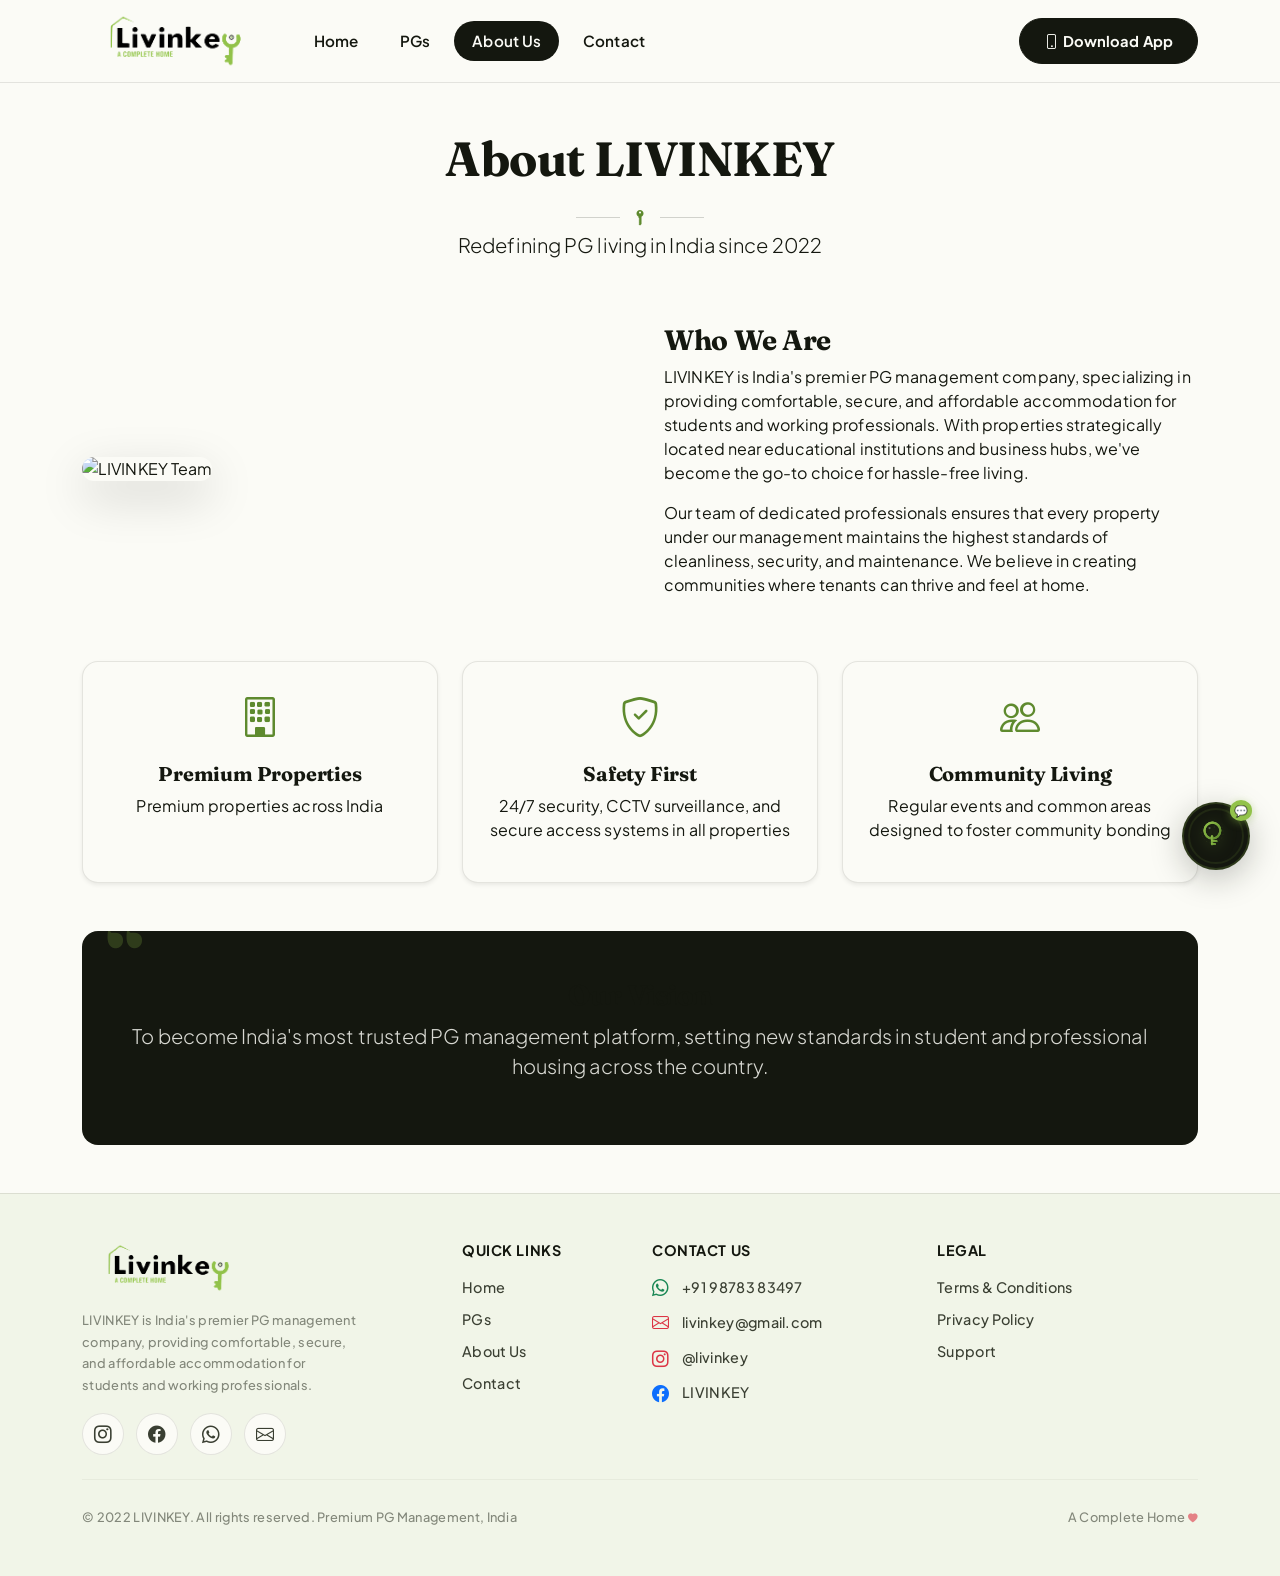
==== commit 029d83cb: "Updated Punjab to India" ====
--- a/about.html
+++ b/about.html
@@ -79,7 +79,7 @@
                 <div class="col-12 text-center">
                     <h1 class="fw-bold display-5">About LIVINKEY</h1>
                     <div class="divider mx-auto"><i class="bi bi-key-fill divider-key"></i></div>
-                    <p class="lead">Redefining PG living in Punjab since 2022</p>
+                    <p class="lead">Redefining PG living in India since 2022</p>
                 </div>
             </div>
 
@@ -184,7 +184,7 @@
             <hr class="my-4" style="border-color: rgba(20, 23, 15, 0.08);" />
             <div class="row align-items-center">
                 <div class="col-md-6 text-md-start text-center">
-                    <small class="text-muted">&copy; 2022 LIVINKEY. All rights reserved. Premium PG Management, Punjab</small>
+                    <small class="text-muted">&copy; 2022 LIVINKEY. All rights reserved. Premium PG Management, India</small>
                 </div>
                 <div class="col-md-6 text-md-end text-center mt-2 mt-md-0">
                     <small class="text-muted">A Complete Home <i class="bi bi-heart-fill text-danger" style="font-size: 0.6rem;"></i></small>
--- a/css/style.css
+++ b/css/style.css
@@ -2004,4 +2004,513 @@
         height: 40px;
         font-size: 1.1rem;
     }
-}+}
+
+/* ============================================================
+   PG SLIDER + FULL-PAGE DETAILS EXPERIENCE
+   ============================================================ */
+
+.pg-slider-shell {
+    position: relative;
+    padding: 0 3.25rem;
+}
+
+.pg-slider-viewport {
+    overflow-x: auto;
+    overflow-y: visible;
+    scroll-behavior: smooth;
+    scroll-snap-type: x mandatory;
+    scrollbar-width: none;
+    padding: 0.75rem 0.25rem 1.25rem;
+}
+.pg-slider-viewport::-webkit-scrollbar { display: none; }
+
+.pg-slider-track {
+    display: flex;
+    gap: 1.5rem;
+    width: max-content;
+    min-width: 100%;
+}
+.pg-card-col {
+    flex: 0 0 calc((100vw - 7rem) / 4);
+    max-width: 330px;
+    min-width: 260px;
+    scroll-snap-align: start;
+}
+.pg-card-col .pg-card {
+    height: 100%;
+}
+.pg-slider-arrow {
+    position: absolute;
+    top: 50%;
+    z-index: 4;
+    width: 46px;
+    height: 46px;
+    border: 1px solid rgba(20,23,15,.10);
+    border-radius: 50%;
+    background: rgba(255,255,255,.96);
+    color: var(--ink, #14170F);
+    box-shadow: 0 10px 28px rgba(20,23,15,.12);
+    transform: translateY(-50%);
+    transition: .2s ease;
+}
+.pg-slider-arrow:hover:not(:disabled) {
+    transform: translateY(-50%) scale(1.06);
+    box-shadow: 0 14px 32px rgba(20,23,15,.17);
+}
+.pg-slider-arrow:disabled {
+    opacity: .35;
+    cursor: not-allowed;
+}
+.pg-slider-prev { left: .5rem; }
+.pg-slider-next { right: .5rem; }
+.pg-slider-hint { opacity: .72; }
+
+.pg-card {
+    cursor: pointer;
+    transition: transform .25s ease, box-shadow .25s ease;
+}
+.pg-card:hover {
+    transform: translateY(-5px);
+}
+.pg-card:focus-visible {
+    outline: 3px solid rgba(146,194,74,.5);
+    outline-offset: 4px;
+}
+
+/* Full-page PG detail */
+.pg-detail-page {
+    background:
+        radial-gradient(circle at 90% 8%, rgba(146,194,74,.12), transparent 28rem),
+        var(--bg, #FBFBF6);
+}
+.back-to-pgs {
+    display: inline-flex;
+    align-items: center;
+    gap: .55rem;
+    color: var(--ink-soft, #5e6258);
+    text-decoration: none;
+    font-weight: 700;
+    margin-bottom: 1.25rem;
+    transition: color .2s ease, transform .2s ease;
+}
+.back-to-pgs:hover { color: #2b5e1e; transform: translateX(-3px); }
+
+.pg-detail-hero {
+    overflow: hidden;
+    border: 1px solid rgba(20,23,15,.08);
+    border-radius: 2rem;
+    background: #fff;
+    box-shadow: 0 24px 70px rgba(20,23,15,.09);
+}
+.pg-detail-carousel {
+    background: #1d2318;
+}
+.pg-detail-carousel .carousel-item {
+    height: min(58vw, 610px);
+    min-height: 360px;
+}
+.pg-detail-carousel img {
+    width: 100%;
+    height: 100%;
+    object-fit: cover;
+}
+.pg-detail-intro {
+    padding: clamp(1.5rem, 4vw, 3.25rem);
+}
+.detail-eyebrow, .eyebrow {
+    display: inline-block;
+    color: #4f812f;
+    font-size: .72rem;
+    font-weight: 800;
+    letter-spacing: .16em;
+    text-transform: uppercase;
+}
+.detail-location {
+    color: var(--ink-soft, #666a61);
+    font-weight: 600;
+}
+.detail-location i { color: #6da13b; margin-right: .35rem; }
+
+.detail-rating {
+    min-width: 120px;
+    padding: .8rem 1rem;
+    border-radius: 1rem;
+    background: #f5f8ee;
+    display: grid;
+    grid-template-columns: auto 1fr;
+    align-items: center;
+    column-gap: .5rem;
+}
+.detail-rating .rating-star { grid-row: span 2; font-size: 1.5rem; color: #7fae42; }
+.detail-rating strong { font-size: 1.05rem; }
+.detail-rating small { color: #74786e; }
+
+.detail-stat-grid {
+    display: grid;
+    grid-template-columns: repeat(4, 1fr);
+    border-top: 1px solid rgba(20,23,15,.08);
+    border-bottom: 1px solid rgba(20,23,15,.08);
+}
+.detail-stat-grid > div {
+    padding: 1.2rem 1rem;
+    border-right: 1px solid rgba(20,23,15,.08);
+}
+.detail-stat-grid > div:last-child { border-right: 0; }
+.detail-stat-grid span {
+    display: block;
+    color: #777b72;
+    font-size: .76rem;
+    font-weight: 700;
+    margin-bottom: .25rem;
+}
+.detail-stat-grid strong { font-size: 1.12rem; }
+
+.detail-actions {
+    display: flex;
+    flex-wrap: wrap;
+    gap: .75rem;
+}
+
+.detail-section {
+    padding: clamp(3rem, 7vw, 6rem) 0 0;
+}
+.detail-section-heading {
+    display: flex;
+    gap: 1.1rem;
+    align-items: flex-start;
+    margin-bottom: 2rem;
+}
+.detail-section-heading > span {
+    color: #8aae63;
+    font-weight: 800;
+    letter-spacing: .1em;
+    font-size: .85rem;
+    padding-top: .25rem;
+}
+.detail-section-heading h2 {
+    margin: 0;
+    font-family: "Fraunces", serif;
+    font-weight: 600;
+    font-size: clamp(1.8rem, 3vw, 2.7rem);
+}
+.detail-panel {
+    padding: 2rem;
+    border-radius: 1.5rem;
+    background: #fff;
+    border: 1px solid rgba(20,23,15,.07);
+    box-shadow: 0 14px 45px rgba(20,23,15,.055);
+}
+.detail-panel h3 {
+    font-family: "Fraunces", serif;
+    margin-bottom: 1.25rem;
+}
+.amenity-pills {
+    display: flex;
+    flex-wrap: wrap;
+    gap: .65rem;
+}
+.amenity-pill {
+    display: inline-flex;
+    align-items: center;
+    gap: .5rem;
+    padding: .65rem .85rem;
+    border-radius: 999px;
+    background: #f2f7e9;
+    color: #355326;
+    font-size: .85rem;
+    font-weight: 700;
+}
+.amenity-pill.muted {
+    color: #777b72;
+    background: #f4f4f1;
+}
+.reviews-grid {
+    display: grid;
+    grid-template-columns: repeat(2, minmax(0, 1fr));
+    gap: 1rem;
+}
+.detail-review-card {
+    margin: 0 !important;
+    padding: 1.25rem !important;
+    border: 1px solid rgba(20,23,15,.07);
+    border-radius: 1.25rem;
+    background: #fff;
+}
+.empty-detail-card {
+    grid-column: 1 / -1;
+    text-align: center;
+    padding: 3rem 1rem;
+    border: 1px dashed rgba(20,23,15,.15);
+    border-radius: 1.5rem;
+    background: rgba(255,255,255,.65);
+}
+.empty-detail-card i {
+    display: block;
+    font-size: 2rem;
+    color: #8aae63;
+    margin-bottom: .75rem;
+}
+.empty-detail-card p { color: #777b72; margin-bottom: 0; }
+
+/* Legal content is intentionally complete and easy to scan */
+.legal-detail-section {
+    padding-bottom: 0;
+}
+.legal-copy {
+    padding: clamp(1.5rem, 4vw, 2.75rem);
+    border-radius: 1.5rem;
+    background: #fff;
+    border: 1px solid rgba(20,23,15,.07);
+    box-shadow: 0 14px 45px rgba(20,23,15,.045);
+}
+.legal-copy .section-card {
+    padding: 0 !important;
+    border: 0 !important;
+    box-shadow: none !important;
+    background: transparent !important;
+}
+.legal-copy h1 { display: none; }
+.legal-copy h2 {
+    color: #22271d;
+    font-family: "Plus Jakarta Sans", sans-serif;
+    font-size: 1rem;
+    font-weight: 800;
+    margin-top: 1.7rem;
+    margin-bottom: .65rem;
+}
+.legal-copy h2:first-of-type { margin-top: 0; }
+.legal-copy p, .legal-copy li {
+    color: #62675e;
+    line-height: 1.8;
+    font-size: .92rem;
+}
+.legal-copy ul {
+    padding-left: 1.2rem;
+}
+.legal-copy a { color: #4f812f; font-weight: 700; }
+
+/* ===================== PG ENQUIRY — MAIN PAGE SECTION ===================== */
+/* The enquiry form is intentionally part of the page flow, directly after
+   resident reviews. It is not a floating/sticky modal. */
+.pg-enquiry-section {
+    background: var(--paper-alt);
+    padding: 90px 0;
+}
+
+.pg-enquiry-card {
+    max-width: 900px;
+    margin: 0 auto;
+    background: var(--paper);
+    border: 1px solid var(--line);
+    border-radius: var(--radius-lg);
+    box-shadow: var(--shadow-md);
+    padding: 2rem;
+    transition: box-shadow .35s var(--ease), transform .35s var(--ease);
+}
+
+.pg-enquiry-card:hover {
+    box-shadow: var(--shadow-lg);
+}
+
+.pg-enquiry-header {
+    margin-bottom: 1.25rem;
+}
+
+.pg-enquiry-header h2 {
+    font-size: clamp(1.7rem, 3vw, 2.3rem);
+    margin-bottom: .35rem;
+}
+
+.pg-enquiry-header p {
+    font-size: .95rem;
+}
+
+.pg-enquiry-highlight .pg-enquiry-card {
+    box-shadow: 0 0 0 4px rgba(79, 129, 47, .20), var(--shadow-lg);
+    transform: translateY(-3px);
+}
+
+@media (max-width: 575.98px) {
+    .pg-enquiry-section {
+        padding: 65px 0;
+    }
+
+    .pg-enquiry-card {
+        padding: 1.25rem;
+        border-radius: var(--radius-md);
+    }
+}
+
+.contact-pg-summary {
+    display: flex;
+    align-items: center;
+    gap: .9rem;
+    padding: 1rem;
+    border-radius: 1rem;
+    background: #f3f7eb;
+    margin-bottom: 1rem;
+}
+.contact-pg-icon {
+    width: 44px;
+    height: 44px;
+    border-radius: 50%;
+    display: grid;
+    place-items: center;
+    background: #dcebc9;
+    color: #416c2a;
+}
+.contact-pg-summary strong, .contact-pg-summary small {
+    display: block;
+}
+.contact-pg-summary small { color: #72776c; margin-top: .15rem; }
+
+/* Detail loading skeleton */
+.detail-loading-state {
+    padding: .25rem 0 4rem;
+}
+.detail-skeleton {
+    position: relative;
+    overflow: hidden;
+    border-radius: 1rem;
+    background: #e9ede4;
+}
+.detail-skeleton::after {
+    content: "";
+    position: absolute;
+    inset: 0;
+    transform: translateX(-100%);
+    background: linear-gradient(90deg, transparent, rgba(255,255,255,.65), transparent);
+    animation: detailShimmer 1.25s infinite;
+}
+.hero-skeleton { height: min(58vw, 610px); min-height: 360px; border-radius: 2rem; }
+.title-skeleton { width: 48%; height: 38px; margin-top: 1.5rem; }
+.text-skeleton { width: 78%; height: 18px; margin-top: .75rem; }
+.text-skeleton.short { width: 55%; }
+@keyframes detailShimmer { 100% { transform: translateX(100%); } }
+
+.detail-error-state {
+    text-align: center;
+    max-width: 560px;
+    margin: 5rem auto 7rem;
+    padding: 3rem 1.5rem;
+    border-radius: 1.5rem;
+    background: #fff;
+    border: 1px solid rgba(20,23,15,.08);
+}
+.detail-error-state > i {
+    font-size: 3rem;
+    color: #789a55;
+}
+.detail-error-state h2 { margin: 1rem 0 .5rem; }
+.detail-error-state p { color: #74786e; }
+
+/* Global page-transition loading */
+.global-page-loader {
+    position: fixed;
+    inset: 0;
+    z-index: 2000;
+    display: grid;
+    place-items: center;
+    background: rgba(251,251,246,.78);
+    backdrop-filter: blur(7px);
+    opacity: 0;
+    visibility: hidden;
+    pointer-events: none;
+    transition: opacity .2s ease, visibility .2s ease;
+}
+.global-page-loader.is-visible {
+    opacity: 1;
+    visibility: visible;
+    pointer-events: auto;
+}
+.global-loader-card {
+    min-width: 190px;
+    padding: 1.5rem 1.75rem;
+    display: flex;
+    flex-direction: column;
+    align-items: center;
+    gap: .7rem;
+    border-radius: 1.35rem;
+    background: #fff;
+    box-shadow: 0 20px 55px rgba(20,23,15,.14);
+}
+.global-loader-card .spinner-border {
+    width: 1.5rem;
+    height: 1.5rem;
+    color: #5e8d36;
+}
+.loader-mark {
+    width: 44px;
+    height: 44px;
+    display: grid;
+    place-items: center;
+    border-radius: 50%;
+    background: #edf5df;
+    color: #4f812f;
+}
+.global-loader-card span {
+    color: #676c62;
+    font-size: .82rem;
+    font-weight: 700;
+}
+
+/* Better button loading: preserves label width and prevents double clicks */
+.btn.is-loading {
+    position: relative;
+    pointer-events: none;
+}
+.btn.is-loading .btn-label {
+    visibility: hidden;
+}
+.btn.is-loading::after {
+    content: "";
+    position: absolute;
+    width: 1rem;
+    height: 1rem;
+    left: 50%;
+    top: 50%;
+    margin: -.5rem;
+    border: 2px solid currentColor;
+    border-right-color: transparent;
+    border-radius: 50%;
+    animation: buttonSpin .65s linear infinite;
+}
+@keyframes buttonSpin { to { transform: rotate(360deg); } }
+
+@media (max-width: 1100px) {
+    .pg-card-col {
+        flex-basis: calc((100vw - 6.5rem) / 3);
+    }
+}
+@media (max-width: 768px) {
+    .pg-slider-shell { padding: 0 2.65rem; }
+    .pg-slider-track { gap: 1rem; }
+    .pg-card-col {
+        flex-basis: min(82vw, 360px);
+        min-width: 0;
+    }
+    .pg-slider-arrow { width: 40px; height: 40px; }
+    .pg-slider-prev { left: .15rem; }
+    .pg-slider-next { right: .15rem; }
+
+    .pg-detail-carousel .carousel-item {
+        height: 65vw;
+        min-height: 270px;
+    }
+    .detail-stat-grid { grid-template-columns: repeat(2, 1fr); }
+    .detail-stat-grid > div:nth-child(2) { border-right: 0; }
+    .detail-stat-grid > div:nth-child(-n+2) { border-bottom: 1px solid rgba(20,23,15,.08); }
+    .reviews-grid { grid-template-columns: 1fr; }
+}
+@media (max-width: 480px) {
+    .pg-slider-shell { padding: 0 2.2rem; }
+    .pg-card-col { flex-basis: 84vw; }
+    .pg-detail-hero { border-radius: 1.2rem; }
+    .pg-detail-intro { padding: 1.25rem; }
+    .detail-stat-grid > div { padding: .95rem .75rem; }
+    .detail-actions .btn { width: 100%; }
+    .legal-copy { padding: 1.25rem; }
+    .legal-copy p, .legal-copy li { font-size: .86rem; }
+    .hero-skeleton { min-height: 270px; }
+}
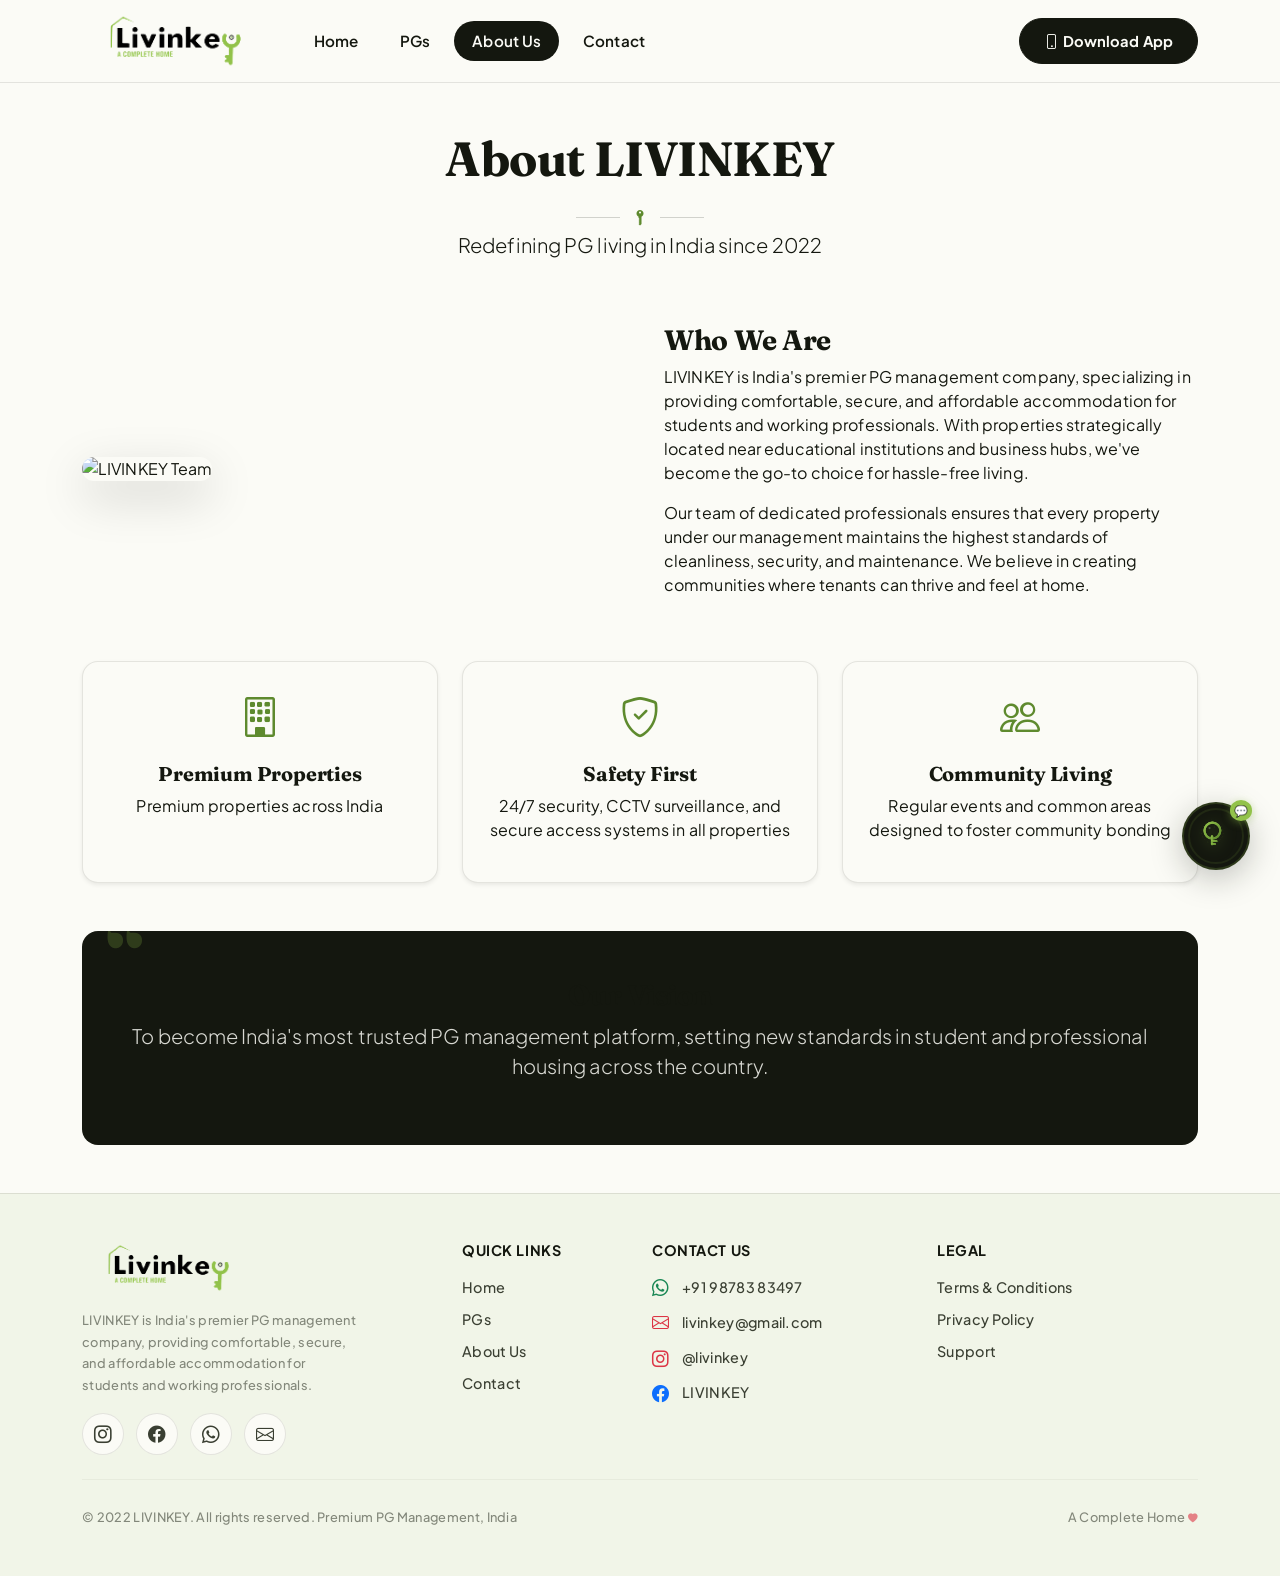
==== commit fce7d309: "Fixed the ChatBot" ====
--- a/about.html
+++ b/about.html
@@ -194,6 +194,6 @@
     </footer>
 
     <script src="https://cdn.jsdelivr.net/npm/bootstrap@5.3.0-alpha3/dist/js/bootstrap.bundle.min.js"></script>
-    <script src="js/script.js"></script>
+    <script src="js/script.js?v=20260927-dynamic"></script>
 </body>
 </html>
--- a/css/style.css
+++ b/css/style.css
@@ -2157,14 +2157,18 @@
     border-right: 1px solid rgba(20,23,15,.08);
 }
 .detail-stat-grid > div:last-child { border-right: 0; }
-.detail-stat-grid span {
+.detail-stat-grid > div > span {
     display: block;
     color: #777b72;
     font-size: .76rem;
     font-weight: 700;
     margin-bottom: .25rem;
 }
-.detail-stat-grid strong { font-size: 1.12rem; }
+.detail-stat-grid strong {
+    font-size: 1.12rem;
+    font-weight: 700;
+    white-space: nowrap;
+}
 
 .detail-actions {
     display: flex;
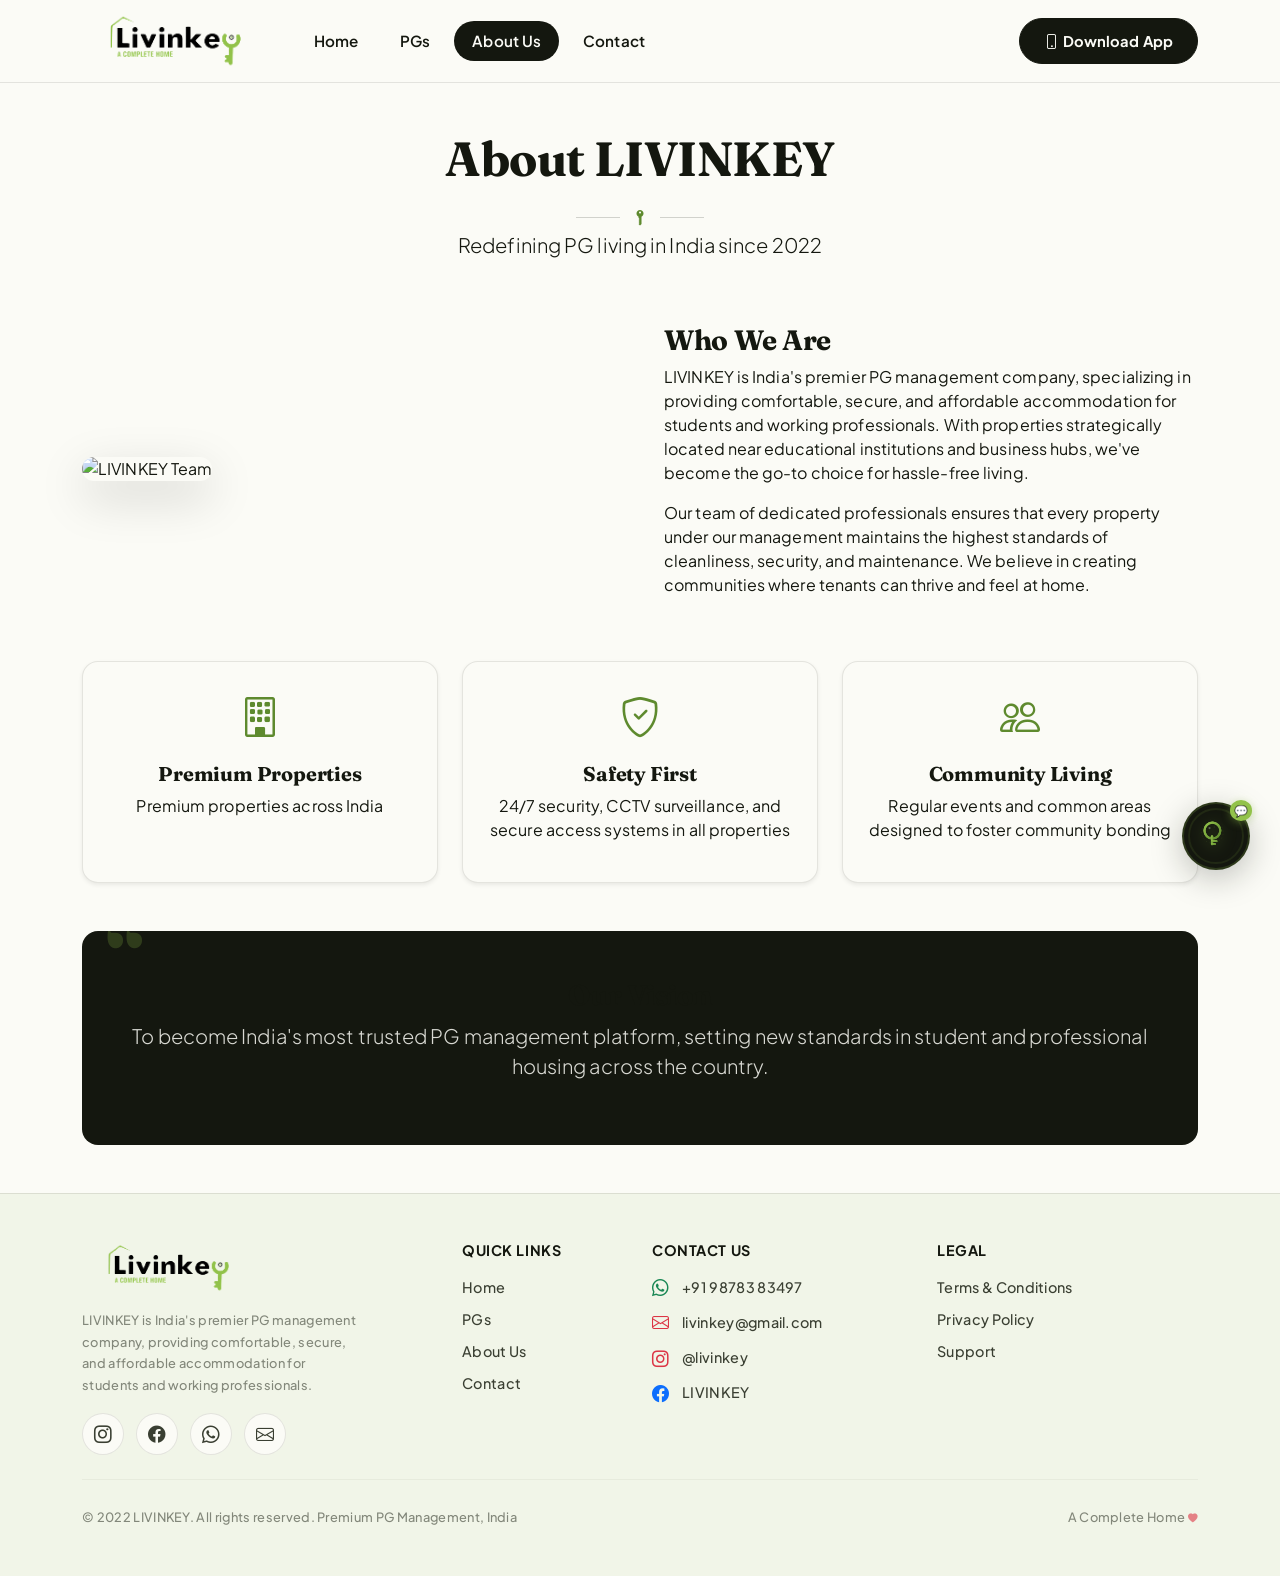
==== commit fed8fd9b: "Enhanced the BOT style" ====
--- a/about.html
+++ b/about.html
@@ -194,6 +194,6 @@
     </footer>
 
     <script src="https://cdn.jsdelivr.net/npm/bootstrap@5.3.0-alpha3/dist/js/bootstrap.bundle.min.js"></script>
-    <script src="js/script.js?v=20260927-dynamic"></script>
+    <script src="js/script.js?v=20260927-chatbot3"></script>
 </body>
 </html>
--- a/css/style.css
+++ b/css/style.css
@@ -1093,6 +1093,73 @@
     transform: scale(0.92);
 }
 
+
+/* ===== CHATBOT DATABASE RESULT CARDS ===== */
+.chatbot-result-list {
+    display: flex;
+    flex-direction: column;
+    gap: 8px;
+    margin-top: 10px;
+}
+
+.chatbot-result-card {
+    background: var(--paper-alt);
+    border: 1px solid var(--line);
+    border-radius: 12px;
+    padding: 10px 11px;
+    box-shadow: 0 2px 7px rgba(20, 23, 15, 0.05);
+}
+
+.chatbot-result-title {
+    font-weight: 700;
+    color: var(--ink);
+    font-size: 0.84rem;
+    margin-bottom: 5px;
+}
+
+.chatbot-result-row {
+    color: var(--ink-soft);
+    font-size: 0.74rem;
+    line-height: 1.4;
+    margin-top: 3px;
+}
+
+.chatbot-result-grid {
+    display: flex;
+    flex-wrap: wrap;
+    gap: 5px 10px;
+    margin-top: 6px;
+    color: var(--ink);
+    font-size: 0.73rem;
+    font-weight: 600;
+}
+
+.chatbot-result-amenities {
+    margin-top: 6px;
+    color: var(--ink-soft);
+    font-size: 0.7rem;
+    line-height: 1.4;
+}
+
+.chatbot-result-link {
+    display: inline-flex;
+    align-items: center;
+    justify-content: center;
+    margin-top: 8px;
+    padding: 5px 10px;
+    border-radius: 999px;
+    background: var(--green);
+    color: var(--ink);
+    text-decoration: none;
+    font-size: 0.7rem;
+    font-weight: 700;
+}
+
+.chatbot-result-link:hover {
+    color: var(--ink);
+    background: var(--green-deep);
+}
+
 /* ===================== RESPONSIVE ===================== */
 
 /* Tablets and smaller desktops */
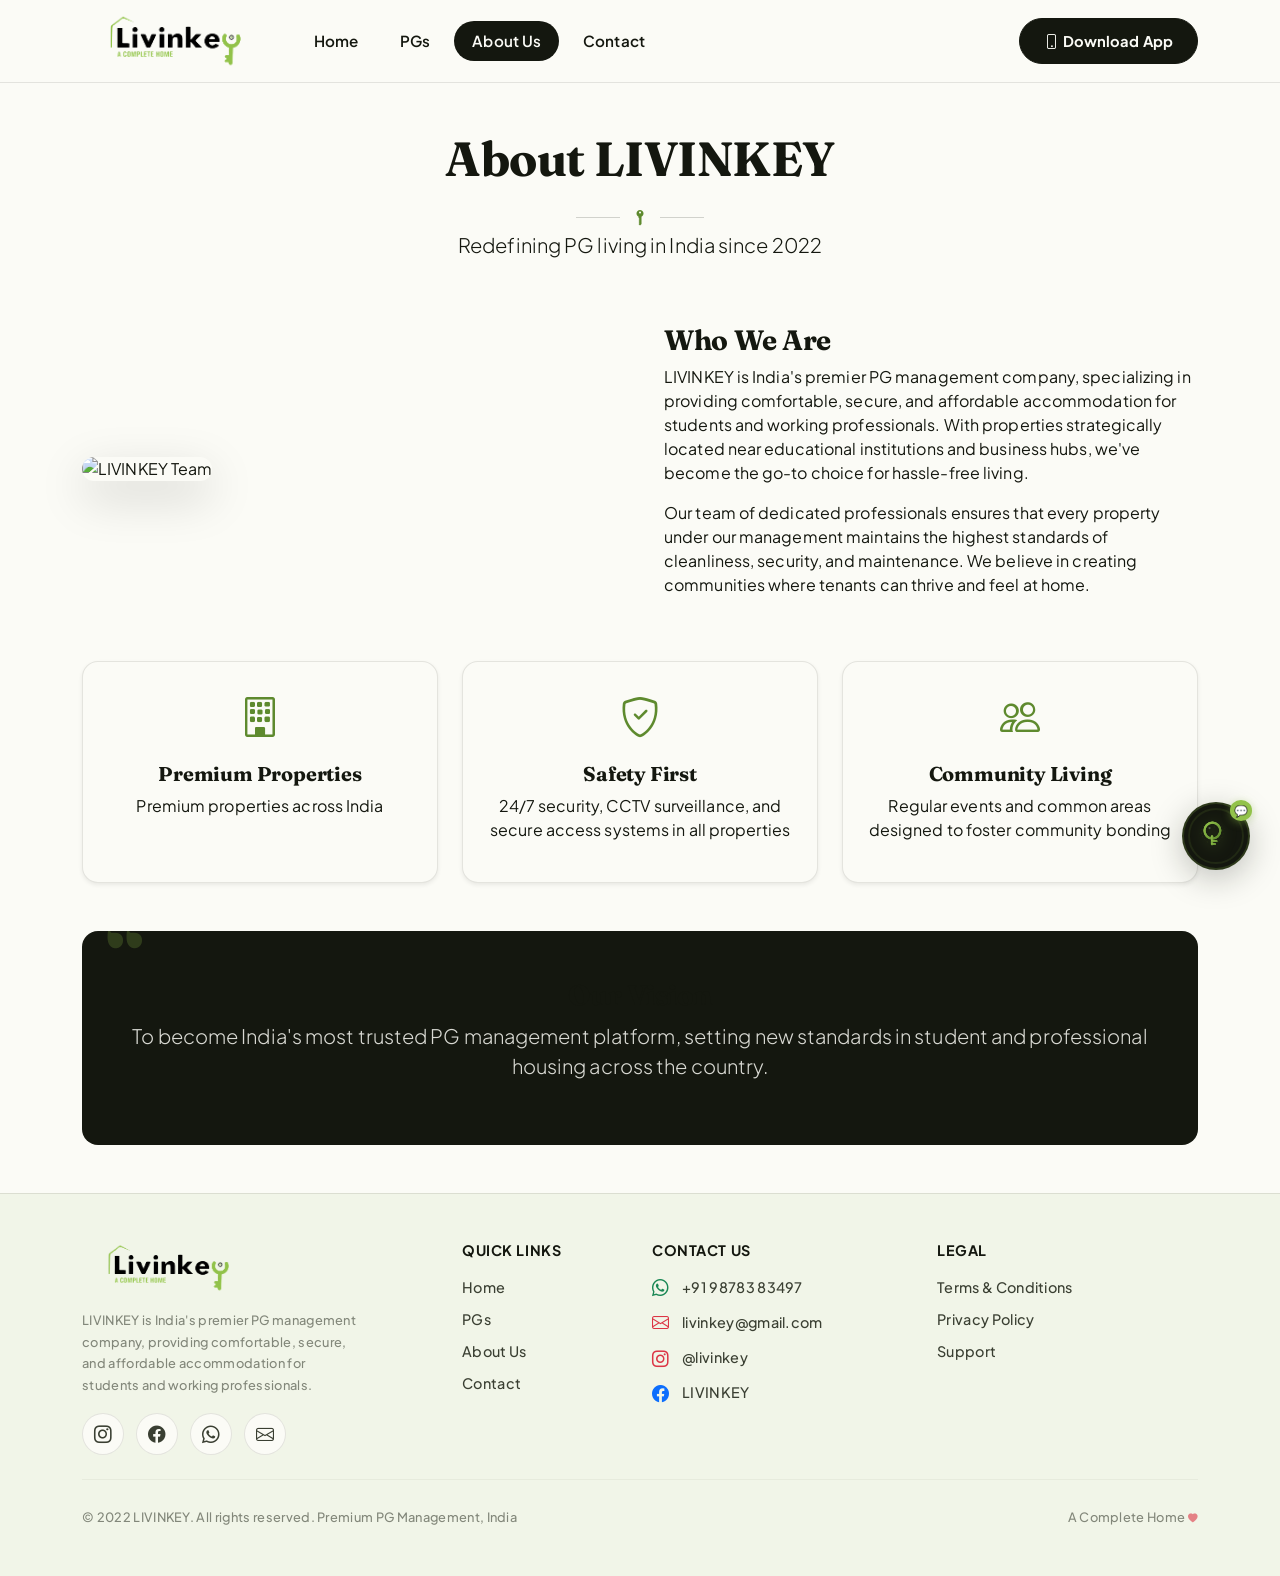
==== commit 18a385b8: "Fixed the room vacancy calculation" ====
--- a/about.html
+++ b/about.html
@@ -194,6 +194,6 @@
     </footer>
 
     <script src="https://cdn.jsdelivr.net/npm/bootstrap@5.3.0-alpha3/dist/js/bootstrap.bundle.min.js"></script>
-    <script src="js/script.js?v=20260927-chatbot3"></script>
+    <script src="js/script.js?v=20260927-chatbot4"></script>
 </body>
 </html>
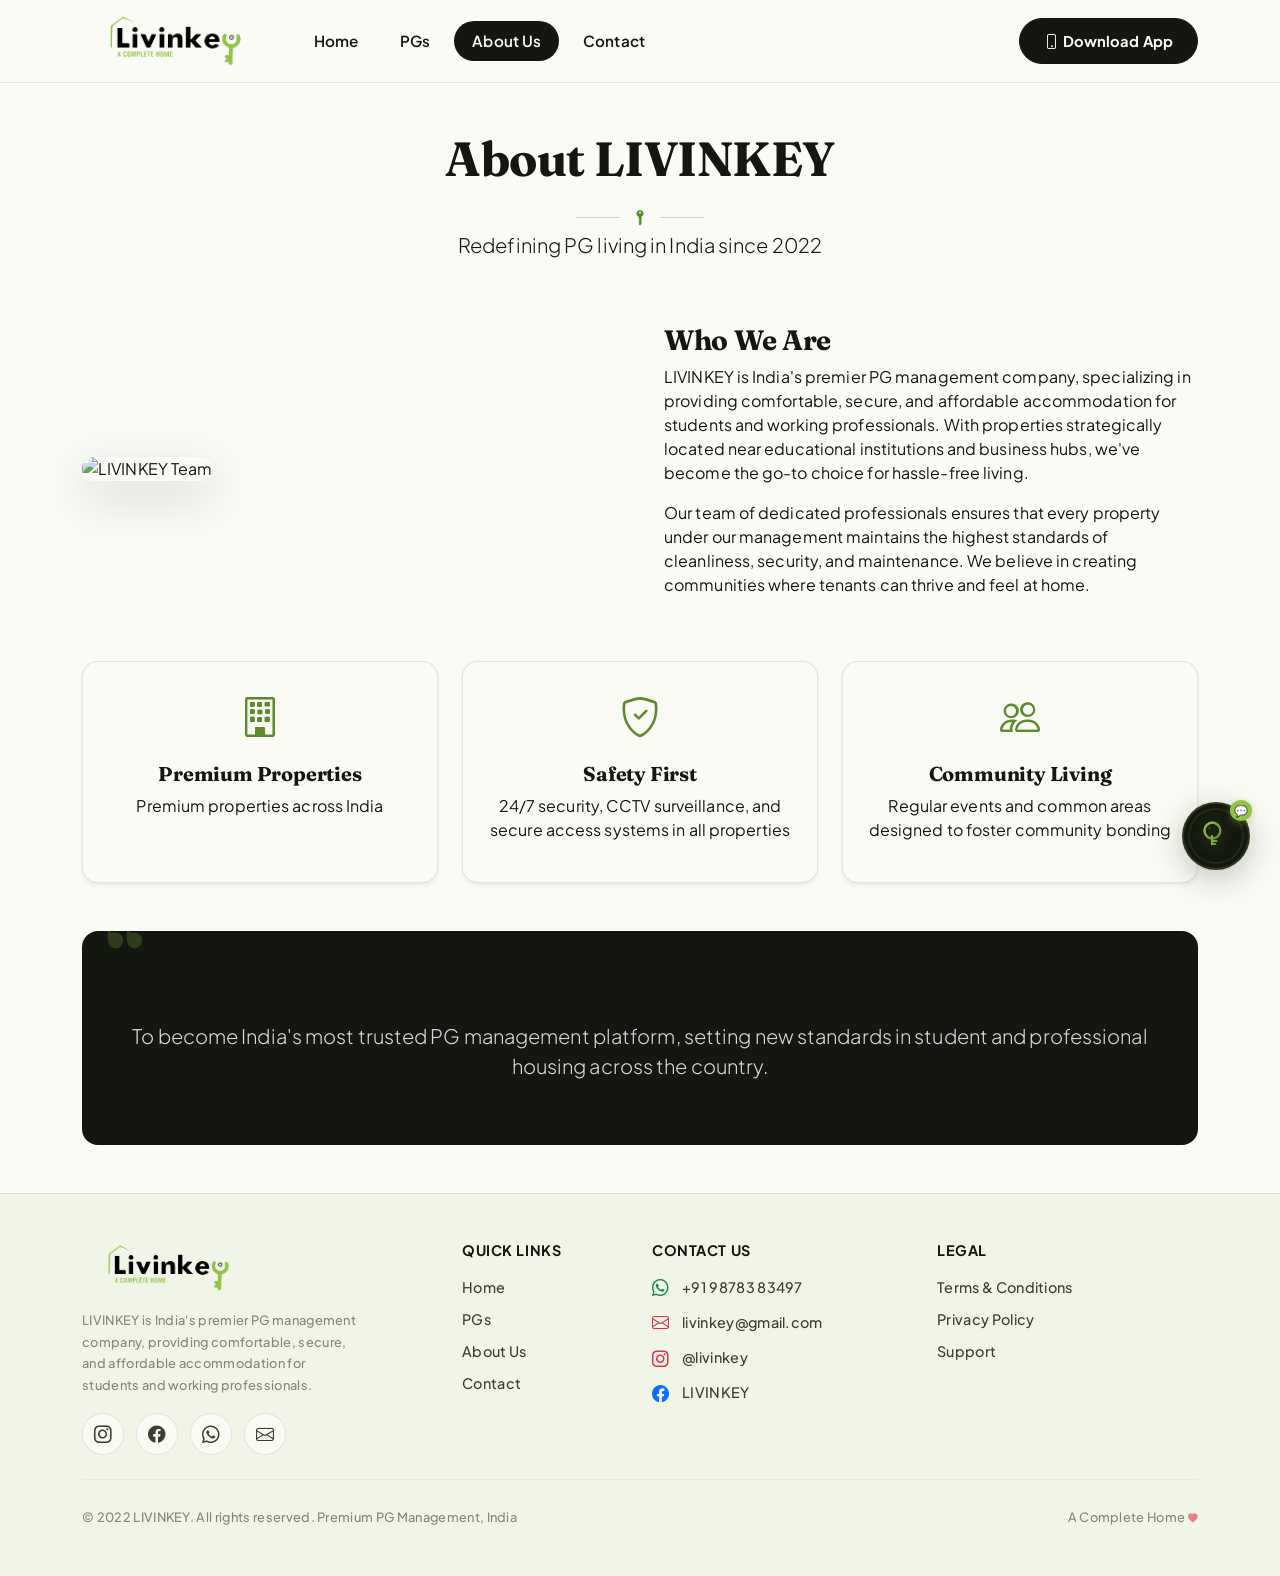
==== commit bb29c146: "Updated the UI" ====
--- a/about.html
+++ b/about.html
@@ -195,5 +195,6 @@
 
     <script src="https://cdn.jsdelivr.net/npm/bootstrap@5.3.0-alpha3/dist/js/bootstrap.bundle.min.js"></script>
     <script src="js/script.js?v=20260927-chatbot4"></script>
+<script src="js/site-config.js"></script>
 </body>
 </html>
--- a/css/style.css
+++ b/css/style.css
@@ -2585,3 +2585,21 @@
     .legal-copy p, .legal-copy li { font-size: .86rem; }
     .hero-skeleton { min-height: 270px; }
 }
+
+/* Mobile PG slider card fit: keep all property information inside the card. */
+@media (max-width: 480px) {
+    .pg-slider-shell { padding-left: 1.65rem; padding-right: 1.65rem; }
+    .pg-slider-track { gap: .75rem; }
+    .pg-card-col { flex: 0 0 min(84vw, 340px); width: min(84vw, 340px); max-width: 340px; }
+    .pg-card-col .pg-card { min-width: 0; width: 100%; overflow: hidden; }
+    .pg-card-col .pg-card > .p-3 { padding: .85rem !important; min-width: 0; }
+    .pg-card-col .pg-card h5 { min-width: 0; overflow-wrap: anywhere; font-size: 1rem; }
+    .pg-card-col .pg-card .d-flex.justify-content-between.align-items-start { gap: .5rem; }
+    .pg-card-col .pg-card .rating-badge { flex: 0 0 auto; padding: 3px 8px; font-size: .72rem; }
+    .pg-card-col .pg-card p { overflow-wrap: anywhere; }
+    .pg-card-col .pg-card .d-flex.justify-content-between.align-items-center { align-items: flex-start !important; flex-direction: column; gap: .45rem; }
+    .pg-card-col .pg-card .pg-status { max-width: 100%; white-space: normal; overflow-wrap: anywhere; font-size: .65rem; padding: 4px 9px; }
+    .pg-card-col .pg-card .text-success { display: block; max-width: 100%; white-space: normal; overflow-wrap: anywhere; font-size: 1.05rem; line-height: 1.25; }
+    .pg-card-col .pg-card .mt-2.small { display: flex; flex-wrap: wrap; column-gap: .6rem; row-gap: .25rem; line-height: 1.45; overflow-wrap: anywhere; }
+    .pg-slider-arrow { width: 36px; height: 36px; }
+}
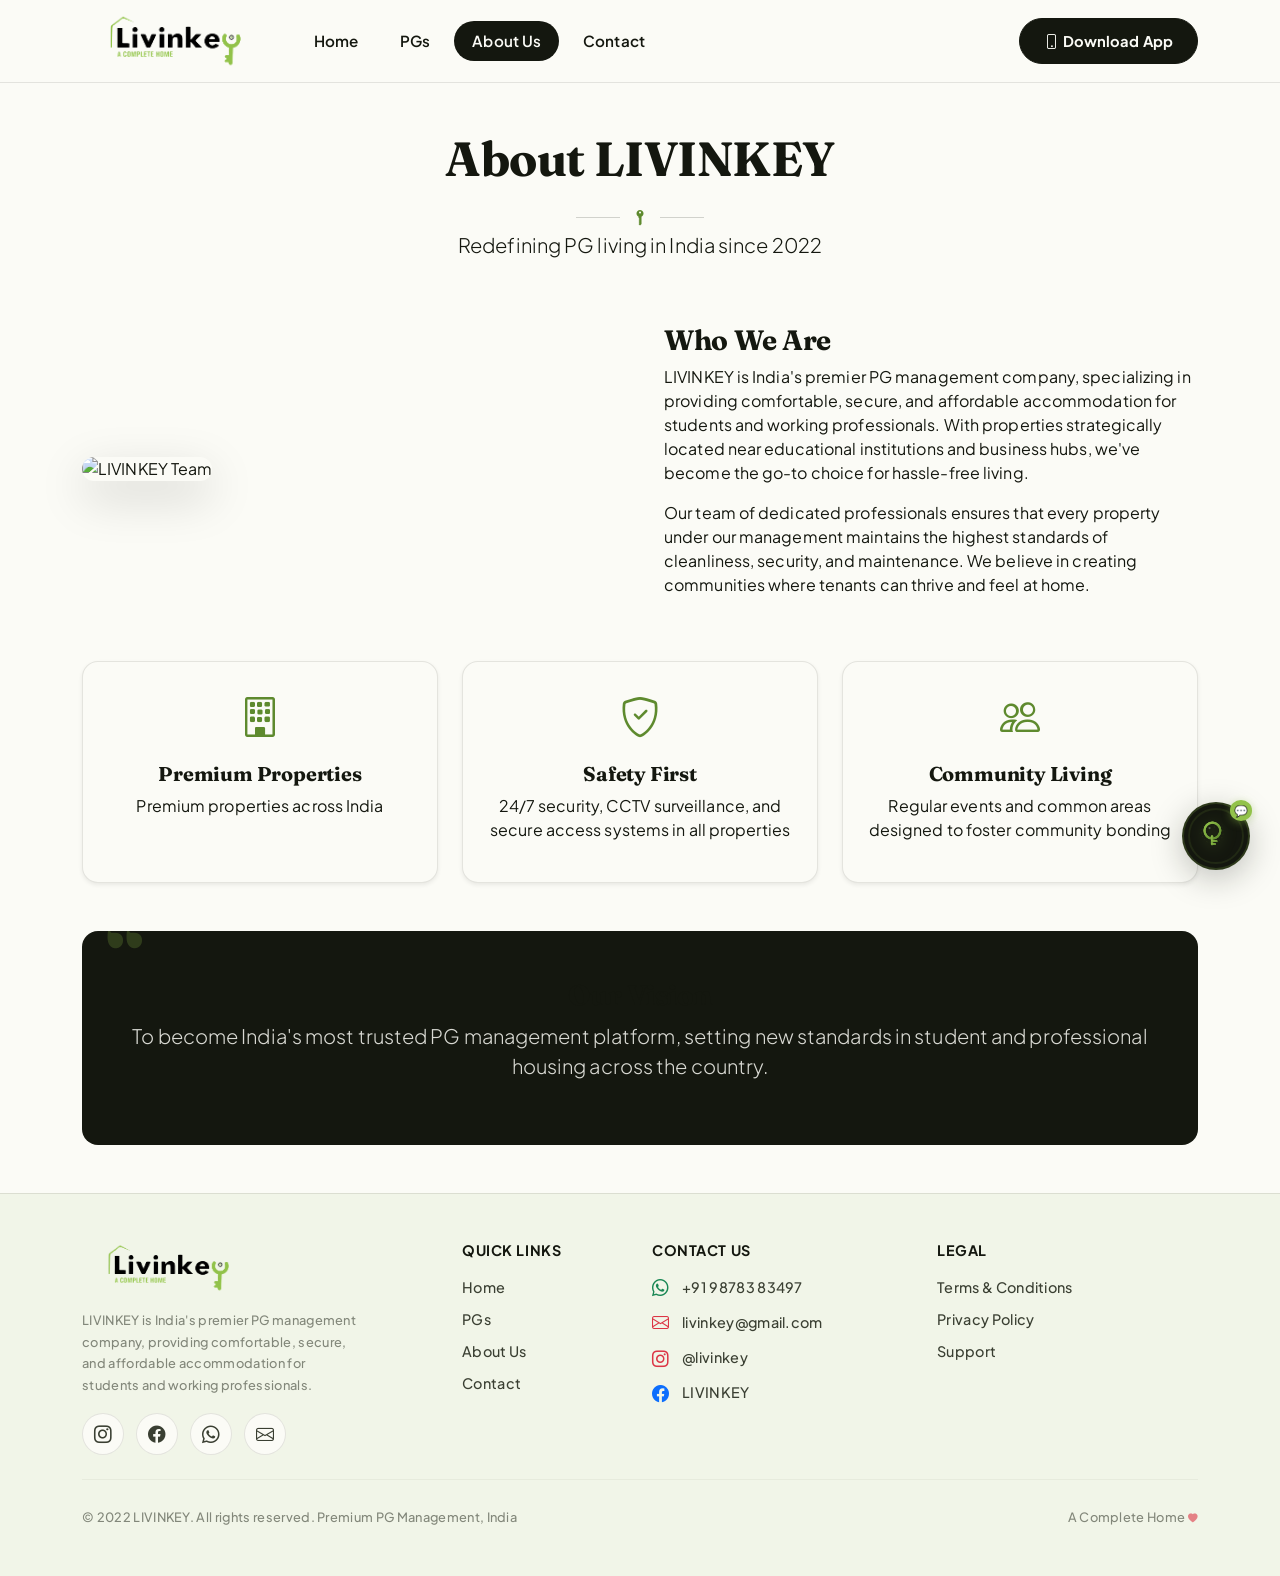
==== commit 06a2696a: "Enhanced the style" ====
--- a/about.html
+++ b/about.html
@@ -12,8 +12,8 @@
     <meta name="theme-color" content="#FBFBF6" />
 
     <title>LIVINKEY - About Us</title>
-    <link href="https://cdn.jsdelivr.net/npm/bootstrap@5.3.0-alpha3/dist/css/bootstrap.min.css" rel="stylesheet" />
-    <link rel="stylesheet" href="https://cdn.jsdelivr.net/npm/bootstrap-icons@1.10.5/font/bootstrap-icons.css" />
+    <link href="https://cdn.jsdelivr.net/npm/bootstrap@5.3.3/dist/css/bootstrap.min.css" integrity="sha384-QWTKZyjpPEjISv5WaRU9OFeRpok6YctnYmDr5pNlyT2bRjXh0JMhjY6hW+ALEwIH" crossorigin="anonymous" rel="stylesheet" />
+    <link rel="stylesheet" href="https://cdn.jsdelivr.net/npm/bootstrap-icons@1.10.5/font/bootstrap-icons.css" integrity="sha384-Ay26V7L8bsJTsX9Sxclnvsn+hkdiwRnrjZJXqKmkIDobPgIIWBOVguEcQQLDuhfN" crossorigin="anonymous" />
     <link rel="preconnect" href="https://fonts.googleapis.com" />
     <link rel="preconnect" href="https://fonts.gstatic.com" crossorigin />
     <link href="https://fonts.googleapis.com/css2?family=Fraunces:opsz,wght@9..144,400;9..144,500;9..144,600;9..144,700&family=Plus+Jakarta+Sans:wght@400;500;600;700;800&display=swap" rel="stylesheet" />
@@ -193,7 +193,7 @@
         </div>
     </footer>
 
-    <script src="https://cdn.jsdelivr.net/npm/bootstrap@5.3.0-alpha3/dist/js/bootstrap.bundle.min.js"></script>
+    <script src="https://cdn.jsdelivr.net/npm/bootstrap@5.3.3/dist/js/bootstrap.bundle.min.js" integrity="sha384-YvpcrYf0tY3lHB60NNkmXc5s9fDVZLESaAA55NDzOxhy9GkcIdslK1eN7N6jIeHz" crossorigin="anonymous"></script>
     <script src="js/script.js?v=20260927-chatbot4"></script>
 <script src="js/site-config.js"></script>
 </body>
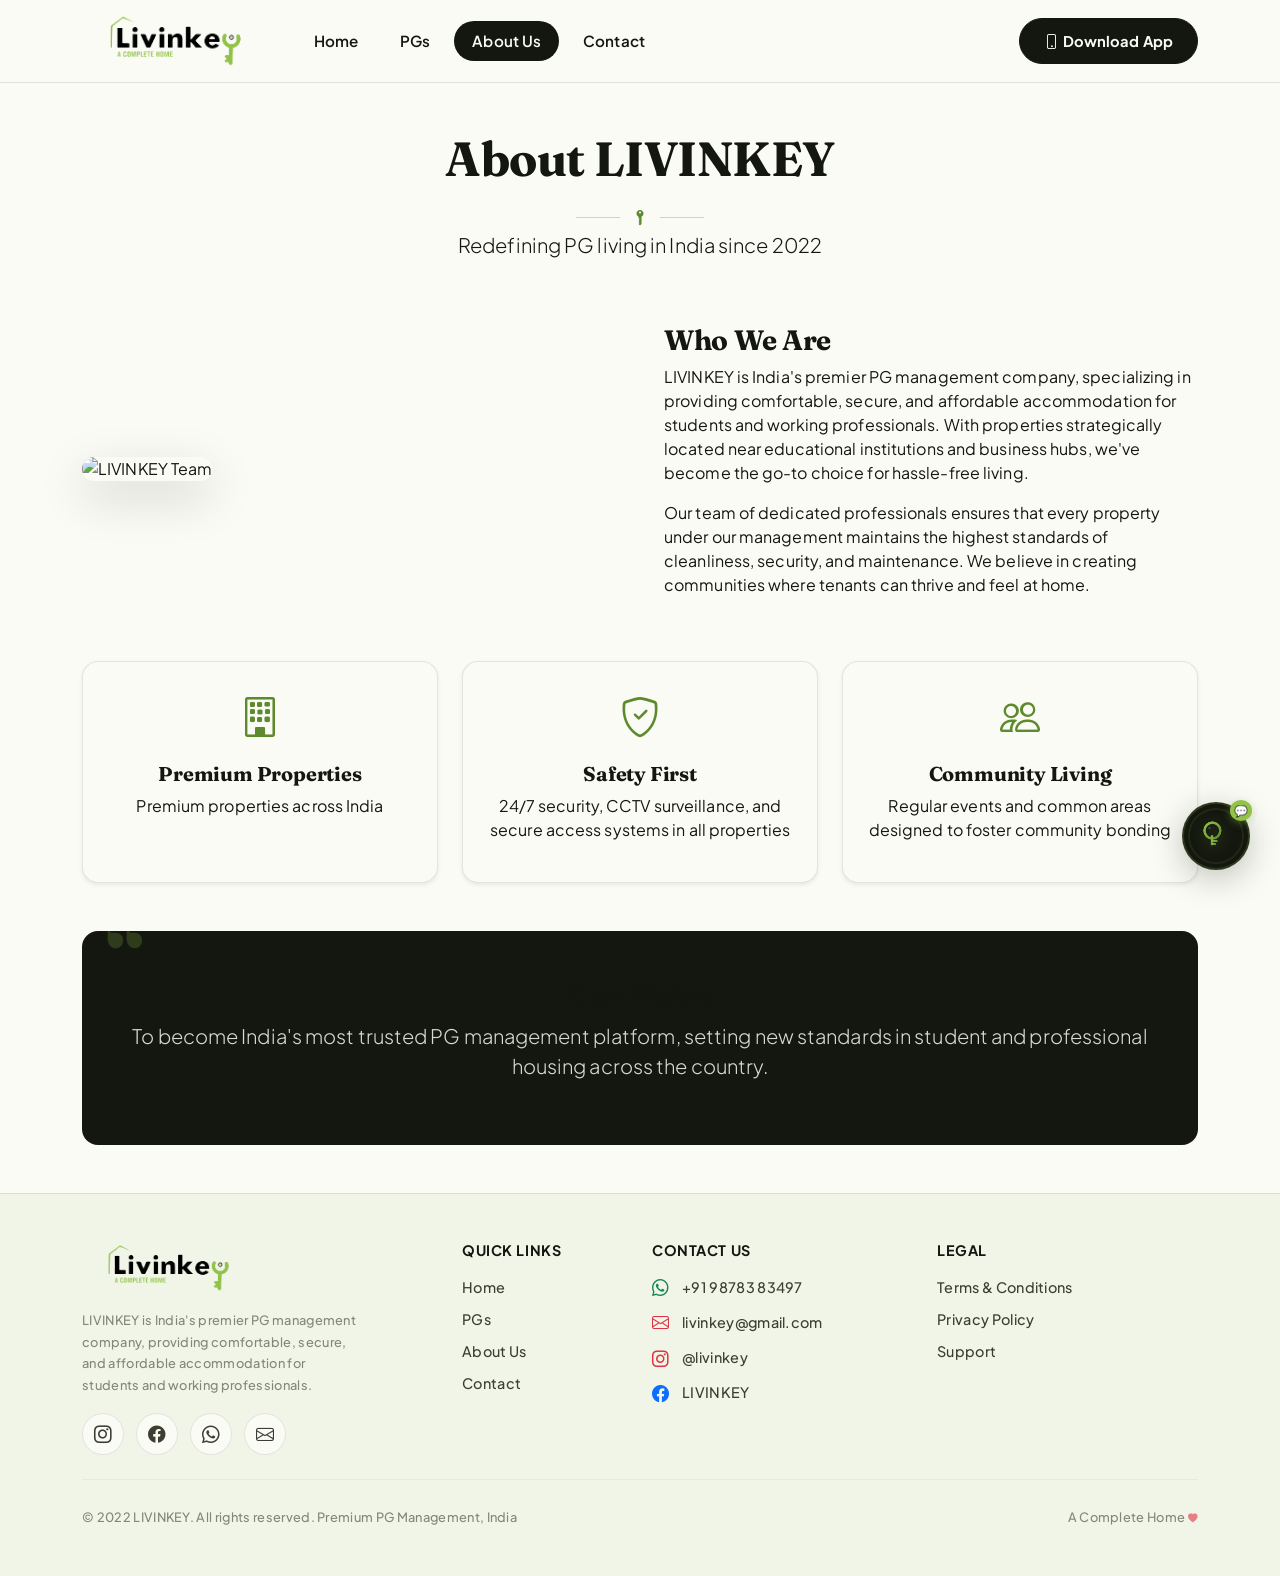
==== commit e0c4e0c5: "Enhanced the QR codes for android app" ====
--- a/about.html
+++ b/about.html
@@ -43,26 +43,38 @@
         </div>
     </nav>
 
-    <!-- APP MODAL with QR codes -->
-    <div class="modal fade" id="appModal" tabindex="-1">
-        <div class="modal-dialog modal-sm modal-dialog-centered">
-            <div class="modal-content p-3 border-0 shadow-lg">
-                <div class="modal-header border-0 pb-0">
-                    <h5 class="modal-title fw-bold">Get the App</h5>
-                    <button type="button" class="btn-close" data-bs-dismiss="modal"></button>
-                </div>
-                <div class="modal-body d-flex flex-column gap-3 pt-3 align-items-center">
-                    <div class="app-download-tab text-center">
-                        <div class="qr-frame">
-                            <img src="https://api.qrserver.com/v1/create-qr-code/?size=120x120&data=https://play.google.com/store/apps/details?id=com.livinkey" alt="PlayStore QR" />
+    <!-- APP DOWNLOAD MODAL -->
+    <div class="modal fade" id="appModal" tabindex="-1" aria-labelledby="appModalLabel" aria-hidden="true">
+        <div class="modal-dialog modal-dialog-centered app-modal-dialog">
+            <div class="modal-content app-modal">
+                <button type="button" class="btn-close app-modal-close" data-bs-dismiss="modal" aria-label="Close"></button>
+                <div class="app-modal-head">
+                    <span class="app-modal-eyebrow"><i class="bi bi-phone"></i> Livinkey Mobile App</span>
+                    <h5 class="app-modal-title" id="appModalLabel">Download the Livinkey App</h5>
+                    <p class="app-modal-sub">Manage your stay, payments and requests right from your phone.</p>
+                </div>
+                <div class="app-modal-body">
+                    <!-- ANDROID (live) -->
+                    <div class="app-store-card is-live">
+                        <div class="app-store-label"><i class="bi bi-android2"></i> Android</div>
+                        <div class="app-qr">
+                            <img src="assets/qr-android.png" width="180" height="180" alt="Scan this QR code to download the Livinkey app from Google Play" loading="lazy" />
                         </div>
-                        <a href="#" class="btn btn-dark rounded-pill py-2 w-100"><i class="bi bi-google-play me-2"></i>PlayStore</a>
-                    </div>
-                    <div class="app-download-tab text-center">
-                        <div class="qr-frame">
-                            <img src="https://api.qrserver.com/v1/create-qr-code/?size=120x120&data=https://apps.apple.com/app/livinkey/id123456789" alt="AppStore QR" />
-                        </div>
-                        <a href="#" class="btn btn-dark rounded-pill py-2 w-100"><i class="bi bi-apple me-2"></i>AppStore</a>
+                        <p class="app-scan-hint"><i class="bi bi-qr-code-scan"></i> Scan with your phone camera</p>
+                        <a href="https://play.google.com/store/apps/details?id=com.livinkey.app" target="_blank" rel="noopener" class="app-play-btn" aria-label="Get Livinkey on Google Play">
+                            <i class="bi bi-google-play"></i>
+                            <span><small>GET IT ON</small><strong>Google Play</strong></span>
+                        </a>
+                    </div>
+                    <!-- iOS (coming soon) -->
+                    <div class="app-store-card is-soon">
+                        <div class="app-store-label"><i class="bi bi-apple"></i> iPhone &amp; iPad</div>
+                        <div class="app-soon-art"><i class="bi bi-apple"></i></div>
+                        <p class="app-scan-hint">The iOS app is on its way</p>
+                        <span class="app-play-btn is-disabled" aria-disabled="true">
+                            <i class="bi bi-apple"></i>
+                            <span><small>COMING SOON</small><strong>App Store</strong></span>
+                        </span>
                     </div>
                 </div>
             </div>
--- a/css/style.css
+++ b/css/style.css
@@ -543,31 +543,96 @@
     box-shadow: var(--shadow-lg);
 }
 
-/* QR download modal — scanner-frame styling */
-.qr-frame {
+/* ===================== APP DOWNLOAD MODAL ===================== */
+.app-modal-dialog { max-width: 640px; }
+.app-modal {
     position: relative;
-    width: 132px;
-    height: 132px;
-    margin: 0 auto 12px;
-    padding: 6px;
-    background: var(--paper-alt);
-    border-radius: 14px;
-}
-.qr-frame img { width: 100%; height: 100%; border-radius: 8px; display: block; }
-.qr-frame::before, .qr-frame::after,
-.qr-corner-tl, .qr-corner-br { content: ""; position: absolute; width: 18px; height: 18px; }
-.qr-frame::before { top: -3px; left: -3px; border-top: 3px solid var(--green); border-left: 3px solid var(--green); border-radius: 6px 0 0 0; }
-.qr-frame::after { bottom: -3px; right: -3px; border-bottom: 3px solid var(--green); border-right: 3px solid var(--green); border-radius: 0 0 6px 0; }
-
-.app-download-tab {
-    padding: 18px 14px;
+    border: none;
+    overflow: hidden;
+    background: var(--paper);
+}
+.app-modal::before {
+    content: "";
+    position: absolute; inset: 0 0 auto 0; height: 5px;
+    background: linear-gradient(90deg, var(--green-deep), var(--green));
+}
+.app-modal-close { position: absolute; top: 16px; right: 16px; z-index: 2; }
+.app-modal-head { padding: 34px 32px 8px; text-align: center; }
+.app-modal-eyebrow {
+    display: inline-flex; align-items: center; gap: 6px;
+    padding: 5px 12px; border-radius: 999px;
+    background: var(--green-tint); color: var(--green-deep);
+    font-size: 0.74rem; font-weight: 700; letter-spacing: 0.05em; text-transform: uppercase;
+}
+.app-modal-title { margin: 14px 0 6px; font-weight: 800; font-size: 1.45rem; letter-spacing: -0.01em; color: var(--ink); }
+.app-modal-sub { margin: 0; color: var(--ink-soft); font-size: 0.95rem; }
+.app-modal-body {
+    display: grid; grid-template-columns: 1fr 1fr; gap: 16px;
+    padding: 22px 28px 30px;
+}
+.app-store-card {
+    display: flex; flex-direction: column; align-items: center; text-align: center;
+    padding: 18px 16px 18px;
+    background: #fff;
+    border: 1px solid var(--line);
     border-radius: var(--radius-md);
-    background: var(--paper);
-    border: 1px solid var(--line);
-    transition: box-shadow 0.3s var(--ease), transform 0.3s var(--ease);
-    width: 100%;
-}
-.app-download-tab:hover { box-shadow: var(--shadow-md); transform: translateY(-2px); }
+    transition: box-shadow 0.3s var(--ease), transform 0.3s var(--ease), border-color 0.3s var(--ease);
+}
+.app-store-card.is-live { border-color: rgba(94, 138, 46, 0.35); box-shadow: var(--shadow-sm); }
+.app-store-card.is-live:hover { box-shadow: var(--shadow-md); transform: translateY(-2px); border-color: var(--green); }
+.app-store-label {
+    display: inline-flex; align-items: center; gap: 7px;
+    font-weight: 700; font-size: 0.95rem; color: var(--ink); margin-bottom: 14px;
+}
+.app-store-label i { color: var(--green-deep); font-size: 1.1rem; }
+.app-qr {
+    position: relative;
+    width: 188px; height: 188px; padding: 4px;
+    background: #fff; border-radius: 14px;
+    box-shadow: 0 0 0 1px var(--line-strong);
+}
+.app-qr img { width: 100%; height: 100%; display: block; border-radius: 10px; image-rendering: -webkit-optimize-contrast; }
+.app-qr::before, .app-qr::after { content: ""; position: absolute; width: 22px; height: 22px; pointer-events: none; }
+.app-qr::before { top: -4px; left: -4px; border-top: 3px solid var(--green); border-left: 3px solid var(--green); border-radius: 10px 0 0 0; }
+.app-qr::after { bottom: -4px; right: -4px; border-bottom: 3px solid var(--green); border-right: 3px solid var(--green); border-radius: 0 0 10px 0; }
+.app-scan-hint {
+    margin: 14px 0 14px; font-size: 0.82rem; color: var(--ink-soft);
+    display: inline-flex; align-items: center; gap: 6px;
+}
+.app-scan-hint i { color: var(--green-deep); }
+.app-play-btn {
+    display: inline-flex; align-items: center; justify-content: center; gap: 10px;
+    width: 100%; margin-top: auto;
+    padding: 9px 16px; border-radius: 12px;
+    background: var(--ink); color: #fff; text-decoration: none;
+    border: 1px solid var(--ink);
+    transition: background 0.25s var(--ease), transform 0.25s var(--ease), box-shadow 0.25s var(--ease);
+}
+.app-play-btn i { font-size: 1.5rem; line-height: 1; }
+.app-play-btn span { display: flex; flex-direction: column; align-items: flex-start; line-height: 1.1; text-align: left; }
+.app-play-btn small { font-size: 0.6rem; font-weight: 600; letter-spacing: 0.08em; opacity: 0.8; }
+.app-play-btn strong { font-size: 1.05rem; font-weight: 700; }
+a.app-play-btn:hover, a.app-play-btn:focus-visible { background: var(--green-deep); border-color: var(--green-deep); color: #fff; transform: translateY(-1px); box-shadow: var(--shadow-green); }
+.app-play-btn.is-disabled { background: #E9ECE2; border-color: #E9ECE2; color: #7A8070; cursor: not-allowed; }
+.app-store-card.is-soon { background: var(--paper-alt); border-style: dashed; }
+.app-soon-art {
+    width: 188px; height: 188px; border-radius: 14px;
+    display: flex; align-items: center; justify-content: center;
+    background: repeating-linear-gradient(135deg, rgba(20,23,15,0.03) 0 10px, transparent 10px 20px);
+    color: rgba(20, 23, 15, 0.22); font-size: 4rem;
+}
+
+/* On phones the QR is pointless (you are already on the device) — lead with the button */
+@media (max-width: 575.98px) {
+    .app-modal-dialog { margin-left: 14px; margin-right: 14px; }
+    .app-modal-head { padding: 30px 20px 4px; }
+    .app-modal-title { font-size: 1.25rem; }
+    .app-modal-body { grid-template-columns: 1fr; padding: 18px 18px 22px; gap: 12px; }
+    .app-qr, .app-store-card.is-live .app-scan-hint, .app-soon-art { display: none; }
+    .app-store-card { padding: 16px; }
+    .app-store-label { margin-bottom: 12px; }
+    .app-store-card.is-soon .app-scan-hint { margin: 0 0 12px; }
+}
 
 /* PG detail modal */
 #detailCarousel { border-radius: var(--radius-md); overflow: hidden; }
@@ -2603,3 +2668,34 @@
     .pg-card-col .pg-card .mt-2.small { display: flex; flex-wrap: wrap; column-gap: .6rem; row-gap: .25rem; line-height: 1.45; overflow-wrap: anywhere; }
     .pg-slider-arrow { width: 36px; height: 36px; }
 }
+
+/* ===== PG offers ===== */
+.pg-card-img-wrap{position:relative;}
+.pg-offer-ribbon{position:absolute; top:12px; left:0; display:flex; align-items:center; gap:.4rem; background:linear-gradient(90deg,#E8590C,#F59F00); color:#fff; font-weight:800; font-size:.8rem; letter-spacing:.02em; padding:.35rem .8rem .35rem .7rem; border-radius:0 999px 999px 0; box-shadow:0 4px 12px rgba(232,89,12,.35); z-index:2;}
+.pg-offer-ribbon small{font-weight:600; opacity:.9; font-size:.68rem;}
+.pg-offer-line{display:flex; align-items:center; gap:.4rem; margin-top:.55rem; font-size:.8rem; font-weight:600; color:#B4590C; background:#FFF4E6; border:1px dashed #F2B36B; border-radius:8px; padding:.3rem .55rem;}
+.pg-offer-line span{white-space:nowrap; overflow:hidden; text-overflow:ellipsis;}
+.detail-offer-badge{display:inline-flex; align-items:center; gap:.45rem; background:#FFF4E6; color:#B4590C; border:1px solid #F2B36B; border-radius:999px; padding:.3rem .85rem; font-weight:700; font-size:.85rem; margin-bottom:.5rem;}
+.offer-tiles{display:grid; grid-template-columns:repeat(auto-fit,minmax(290px,1fr)); gap:1rem;}
+.offer-tile{position:relative; display:flex; flex-direction:column; gap:.7rem; background:#fff; border:1px solid #F2D2A6; border-radius:18px; padding:1.1rem 1.1rem 1.1rem 1.1rem; box-shadow:0 8px 24px rgba(232,89,12,.08); overflow:hidden;}
+.offer-tile::before{content:""; position:absolute; inset:0 auto 0 0; width:5px; background:linear-gradient(#E8590C,#F59F00);}
+.offer-tile-badge{align-self:flex-start; background:linear-gradient(90deg,#E8590C,#F59F00); color:#fff; font-weight:800; font-size:.95rem; padding:.3rem .8rem; border-radius:999px;}
+.offer-tile h4{font-size:1.05rem; font-weight:800; margin:0;} .offer-tile p{margin:.25rem 0 0; color:var(--ink-soft,#555); font-size:.9rem;}
+.offer-tile-meta{display:flex; flex-wrap:wrap; gap:.6rem; align-items:center; font-size:.82rem; color:#6b6b6b; margin-top:.4rem;}
+.offer-code{border:1.5px dashed #E8590C; background:#FFF4E6; color:#B4590C; font-weight:800; border-radius:8px; padding:.2rem .6rem; cursor:pointer; letter-spacing:.06em;}
+.offer-terms{font-size:.8rem; color:#777; margin-top:.35rem;} .offer-terms summary{cursor:pointer; font-weight:600;}
+.offer-tile-cta{margin-top:auto; align-self:flex-start;}
+
+/* ---- offer price strike-through + countdown ---- */
+.pg-price-old{color:#9a9a9a; font-weight:600; font-size:.8em; text-decoration-color:#d63a3a; text-decoration-thickness:2px;}
+.pg-price-new{color:#2f9e44; font-weight:800;}
+.pg-offer-timer{margin-top:.35rem;}
+.offer-countdown{display:inline-flex; align-items:center; gap:.3rem; font-size:.75rem; font-weight:700; color:#B4590C; background:#FFF4E6; border:1px solid #F2B36B; border-radius:6px; padding:.15rem .5rem; white-space:nowrap;}
+.offer-countdown b{font-variant-numeric:tabular-nums; font-weight:800;}
+.offer-countdown.urgent{color:#c92a2a; background:#FFF0F0; border-color:#F5A3A3;}
+.detail-offer-badge .offer-countdown{margin-left:.15rem;}
+.offer-tile-price{display:flex; flex-wrap:wrap; align-items:baseline; gap:.45rem; margin:.1rem 0 .2rem;}
+.offer-tile-price s{color:#9a9a9a; font-weight:600; text-decoration-color:#d63a3a; text-decoration-thickness:2px;}
+.offer-tile-price b{color:#2f9e44; font-size:1.35rem; font-weight:800;}
+.offer-tile-price small{color:#6b6b6b;}
+.offer-save{font-size:.75rem; font-weight:700; color:#2f9e44; background:#EBFBEE; border-radius:999px; padding:.1rem .5rem;}
